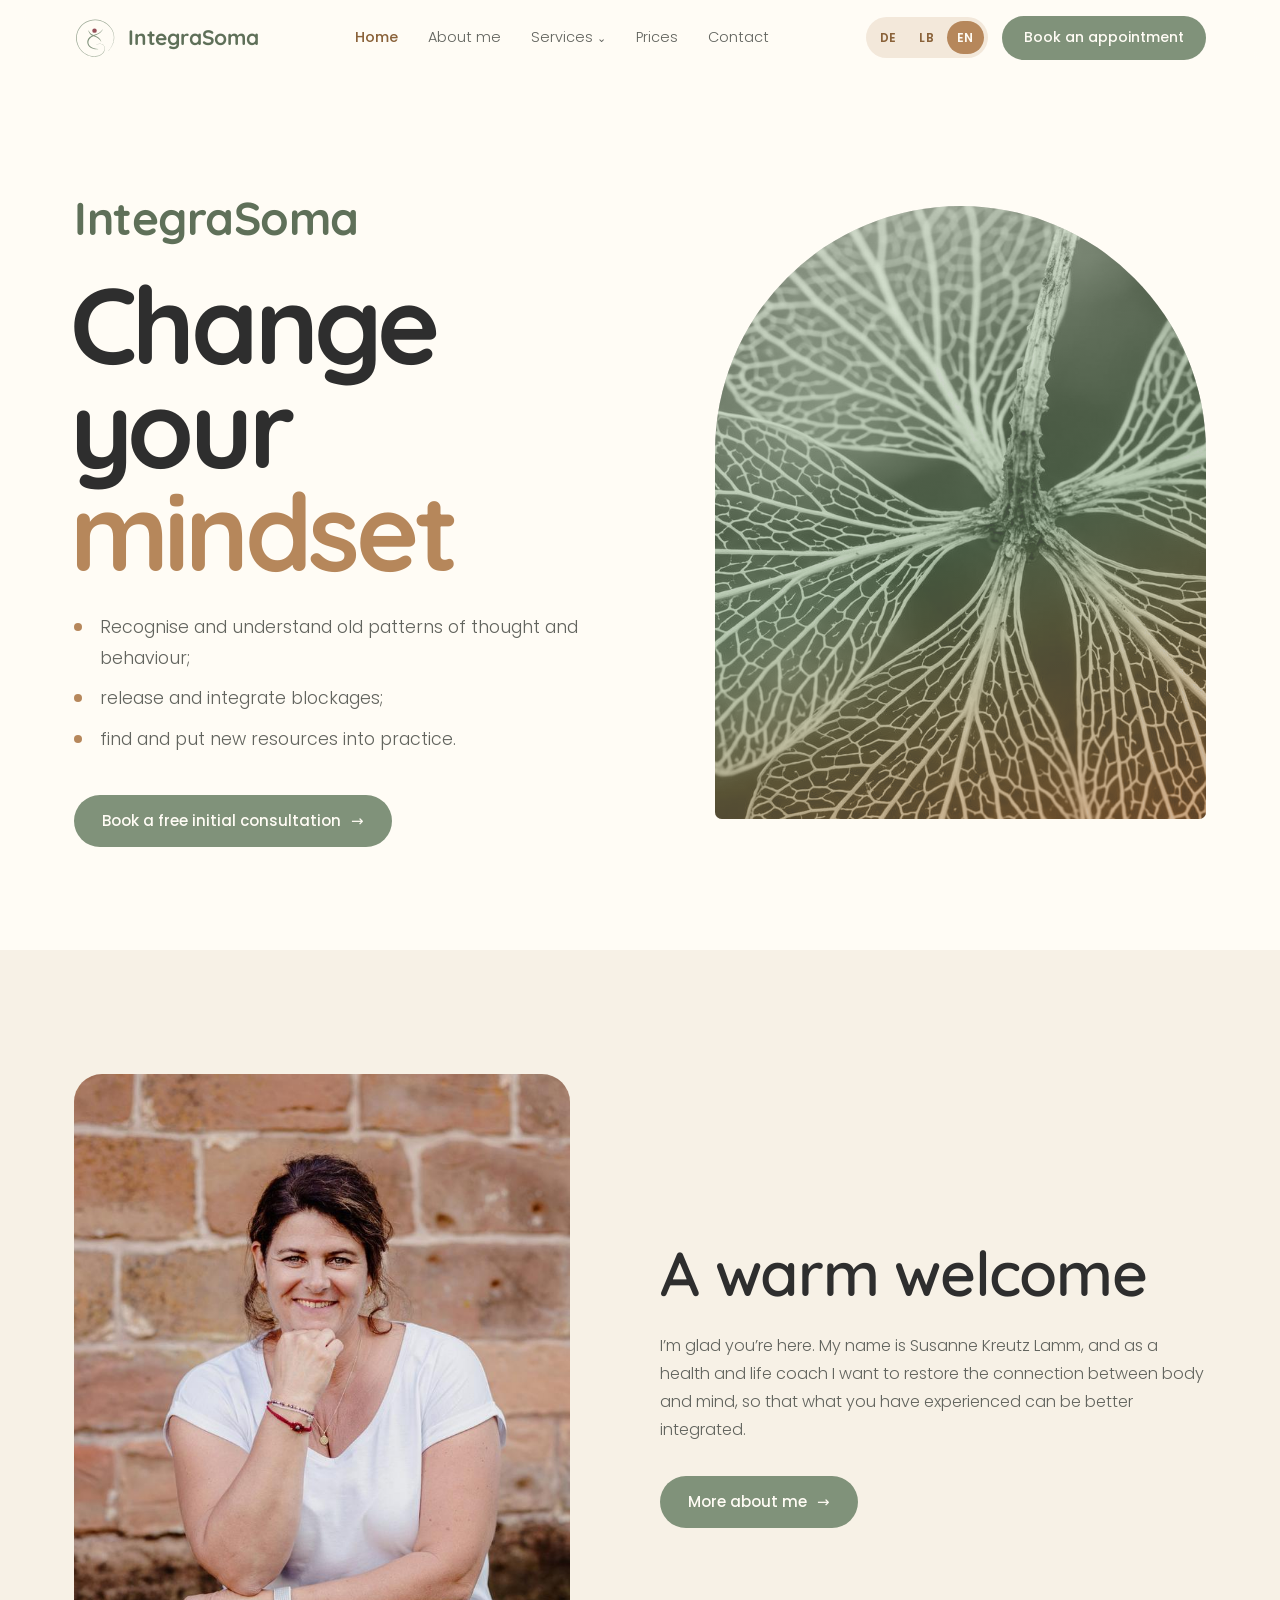
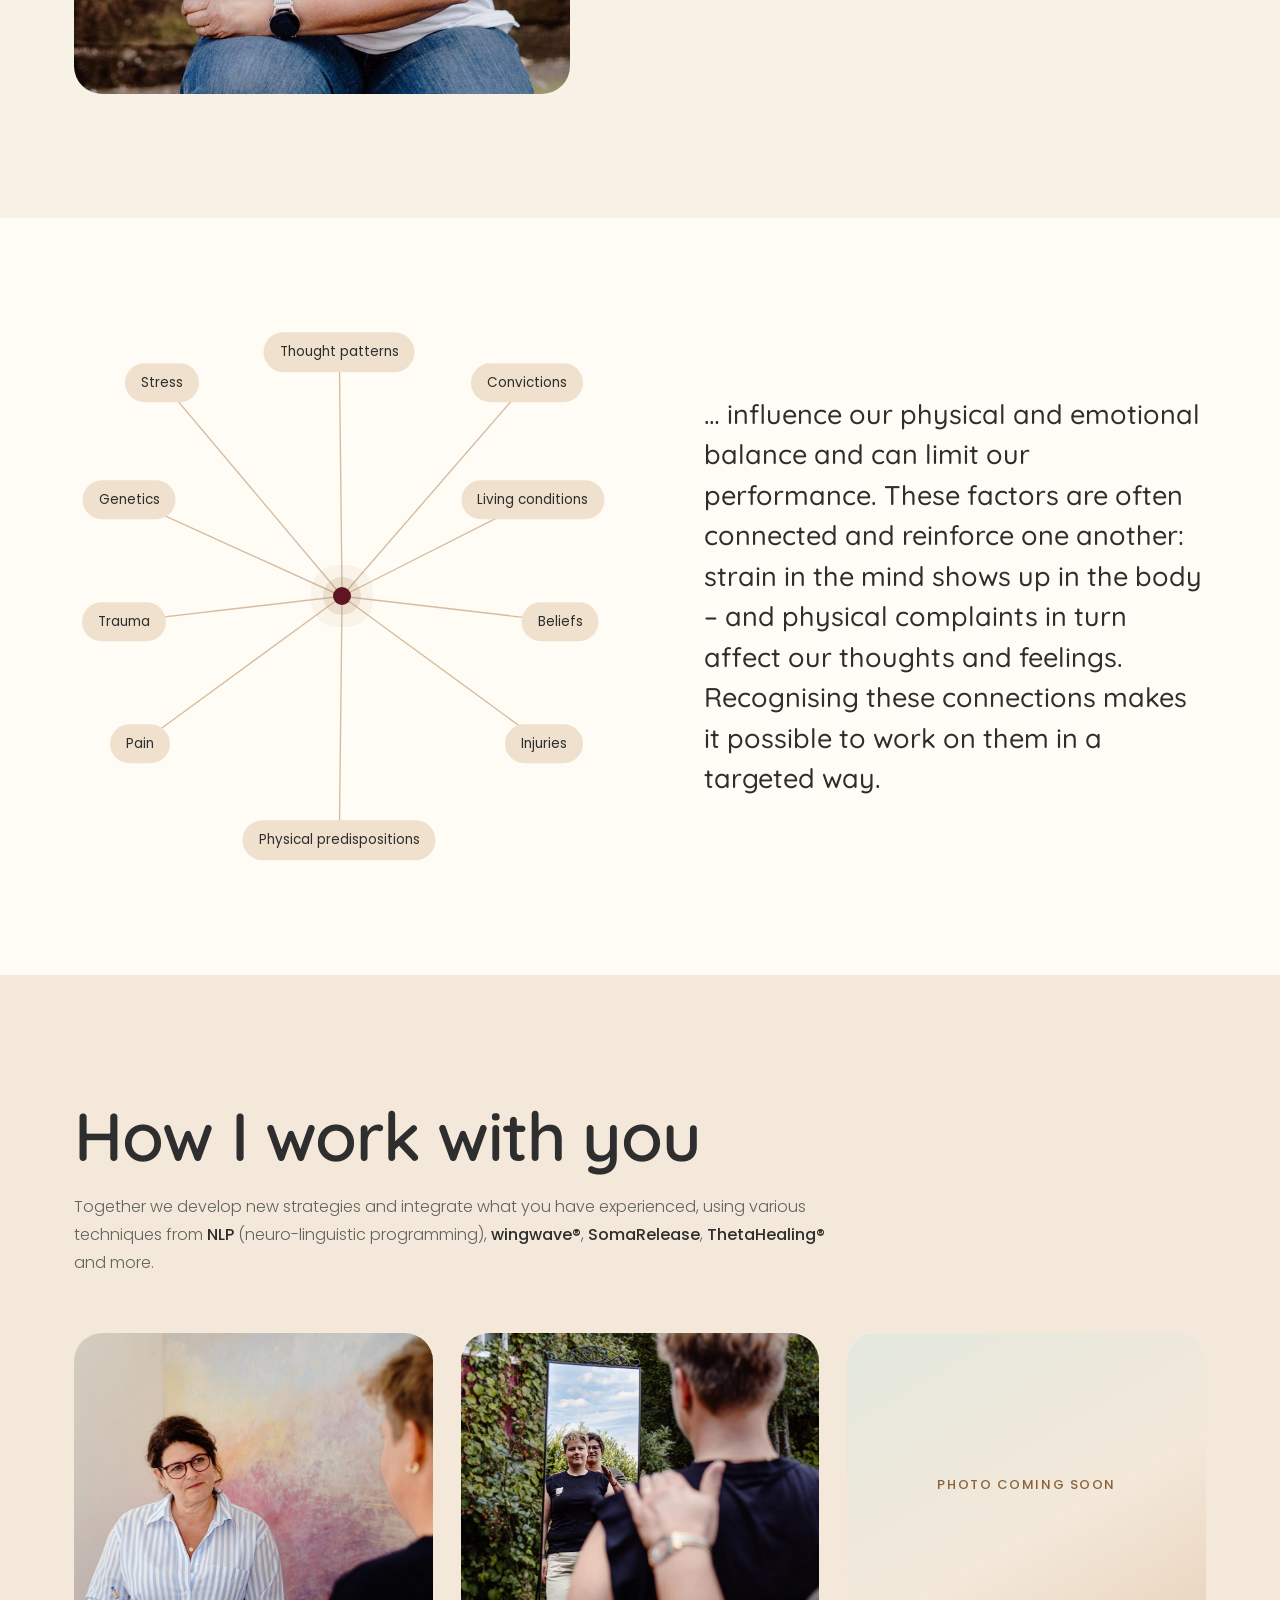
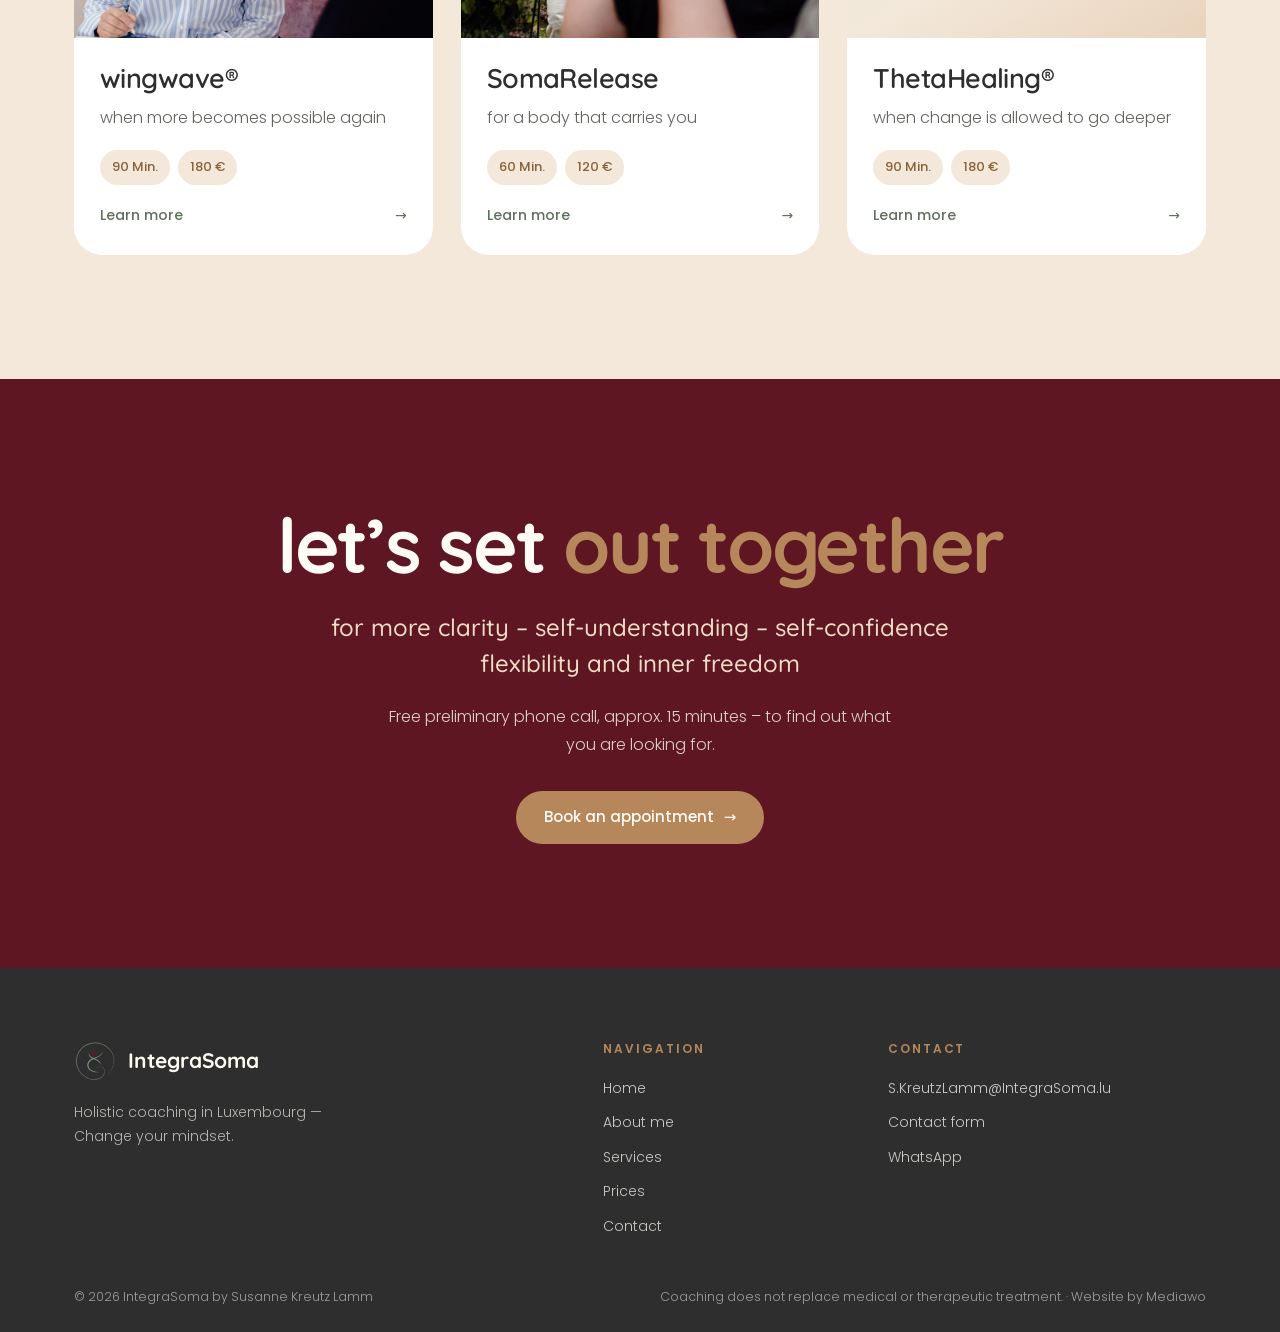
==== en/index.html @ 4c352b5e "Add files via upload" ====
<!doctype html>
<html lang="en">
<head>
<meta charset="utf-8">
<meta name="viewport" content="width=device-width, initial-scale=1, viewport-fit=cover">
<meta name="claude:viewport-fit-sides" content="cover">
<title>IntegraSoma – Change your mindset</title>
<link rel="preconnect" href="https://fonts.googleapis.com">
<link rel="preconnect" href="https://fonts.gstatic.com" crossorigin>
<link rel="stylesheet" href="https://fonts.googleapis.com/css2?family=Quicksand:wght@500;600;700&family=Poppins:wght@300;400;500;600&display=swap">
<link rel="stylesheet" href="../style.css">
</head>
<body>
<header class="site-header">
  <div class="wrap">
    <a href="index.html" class="brand"><img src="../img/icon.svg" alt=""><b>IntegraSoma</b></a>
    <nav class="nav" aria-label="Main navigation">
      <a href="index.html" class="is-active">Home</a>
      <a href="ueber-mich.html">About me</a>
      <div class="nav-item">
        <a href="angebote.html">Services<span class="caret">⌄</span></a>
        <ul class="dropdown">
          <li><a href="angebote.html#wingwave">wingwave®</a></li>
          <li><a href="angebote.html#somarelease">SomaRelease</a></li>
          <li><a href="angebote.html#thetahealing">ThetaHealing®</a></li>
        </ul>
      </div>
      <a href="preisgestaltung.html">Prices</a>
      <a href="kontakt.html">Contact</a>
    </nav>
    <div class="head-actions">
      <nav class="lang" aria-label="Choose language"><a href="../" hreflang="de" lang="de">DE</a><a href="../lb/index.html" hreflang="lb" lang="lb">LB</a><a href="index.html" hreflang="en" lang="en" class="is-active" aria-current="true">EN</a></nav>
      <a href="kontakt.html" class="btn header-cta">Book an appointment</a>
      <button class="menu-btn" type="button" aria-label="Open menu" aria-expanded="false" aria-controls="mobile-nav"><span></span><span></span><span></span></button>
    </div>
  </div>
  <div class="mobile-nav" id="mobile-nav" hidden>
    <div class="wrap">
      <a href="index.html">Home</a>
      <a href="ueber-mich.html">About me</a>
      <a href="angebote.html">Services</a>
      <div class="sub">
        <a href="angebote.html#wingwave">wingwave®</a>
        <a href="angebote.html#somarelease">SomaRelease</a>
        <a href="angebote.html#thetahealing">ThetaHealing®</a>
      </div>
      <a href="preisgestaltung.html">Prices</a>
      <a href="kontakt.html">Contact</a>
      <a href="kontakt.html" class="btn">Book an appointment</a>
    </div>
  </div>
</header>
<main>
<section class="hero">
  <div class="wrap">
    <div>
      <span class="kicker">IntegraSoma</span>
      <h1>Change your<br><em>mindset</em></h1>
      <ul class="lines">
        <li>Recognise and understand old patterns of thought and behaviour;</li>
        <li>release and integrate blockages;</li>
        <li>find and put new resources into practice.</li>
      </ul>
      <div class="actions"><a href="kontakt.html" class="btn">Book a free initial consultation <span class="arr" aria-hidden="true">→</span></a></div>
    </div>
    <div class="hero-art">
      <div class="photo gradient" aria-hidden="true"><img src="../img/hero.jpg" alt=""></div>
    </div>
  </div>
</section>

<section class="split soft" id="willkommen">
  <div class="wrap">
    <div class="media"><img src="../img/susanne-portrait.jpg" alt="Susanne Kreutz Lamm" style="object-position:50% 30%"></div>
    <div class="body">
      <h2>A warm welcome</h2>
      <p>I’m glad you’re here. My name is Susanne Kreutz Lamm, and as a health and life coach I want to restore the connection between body and mind, so that what you have experienced can be better integrated.</p>
      <a href="ueber-mich.html" class="btn">More about me <span class="arr" aria-hidden="true">→</span></a>
    </div>
  </div>
</section>


<section class="factors" id="einfluss">
  <div class="wrap">
    <div class="constellation" aria-label="Influencing factors">
      <svg viewBox="0 0 100 92" preserveAspectRatio="none" aria-hidden="true"><line pathLength="1" x1="16" y1="7.36" x2="48.5" y2="46"/><line pathLength="1" x1="48" y1="1.84" x2="48.5" y2="46"/><line pathLength="1" x1="82" y1="7.36" x2="48.5" y2="46"/><line pathLength="1" x1="83" y1="28.52" x2="48.5" y2="46"/><line pathLength="1" x1="88" y1="50.6" x2="48.5" y2="46"/><line pathLength="1" x1="85" y1="72.68" x2="48.5" y2="46"/><line pathLength="1" x1="48" y1="90.16000000000001" x2="48.5" y2="46"/><line pathLength="1" x1="12" y1="72.68" x2="48.5" y2="46"/><line pathLength="1" x1="9" y1="50.6" x2="48.5" y2="46"/><line pathLength="1" x1="10" y1="28.52" x2="48.5" y2="46"/></svg>
      <span class="core" aria-hidden="true"></span>
      <span class="chip" style="--x:16%;--y:8%;--d:0.0s;--t:6.0s">Stress</span><span class="chip" style="--x:48%;--y:2%;--d:-0.9s;--t:7.3s">Thought patterns</span><span class="chip" style="--x:82%;--y:8%;--d:-1.8s;--t:8.6s">Convictions</span><span class="chip" style="--x:83%;--y:31%;--d:-2.7s;--t:9.9s">Living conditions</span><span class="chip" style="--x:88%;--y:55%;--d:-3.6s;--t:6.0s">Beliefs</span><span class="chip" style="--x:85%;--y:79%;--d:-4.5s;--t:7.3s">Injuries</span><span class="chip" style="--x:48%;--y:98%;--d:-5.4s;--t:8.6s">Physical predispositions</span><span class="chip" style="--x:12%;--y:79%;--d:-6.3s;--t:9.9s">Pain</span><span class="chip" style="--x:9%;--y:55%;--d:-7.2s;--t:6.0s">Trauma</span><span class="chip" style="--x:10%;--y:31%;--d:-8.1s;--t:7.3s">Genetics</span>
    </div>
    <p class="lead">… influence our physical and emotional balance and can limit our performance. These factors are often connected and reinforce one another: strain in the mind shows up in the body – and physical complaints in turn affect our thoughts and feelings. Recognising these connections makes it possible to work on them in a targeted way.</p>
  </div>
</section>

<section class="goldsoft" id="angebote">
  <div class="wrap">
    <div class="offers-intro">
      <div><h2>How I work with you</h2></div>
      <p>Together we develop new strategies and integrate what you have experienced, using various techniques from <strong>NLP</strong> (neuro-linguistic programming), <strong>wingwave®</strong>, <strong>SomaRelease</strong>, <strong>ThetaHealing®</strong> and more.</p>
    </div>
    <div class="cards">
      <a class="card" href="angebote.html#wingwave">
        <div class="img"><img src="../img/wingwave.jpg" alt="" loading="lazy" style="object-position:50% 22%"></div>
        <div class="content">
          <h3>wingwave®</h3>
          <p class="tag">when more becomes possible again</p>
          <div class="meta"><span class="pill">90 Min.</span><span class="pill">180 €</span></div>
          <span class="more">Learn more <span aria-hidden="true">→</span></span>
        </div>
      </a>
      <a class="card" href="angebote.html#somarelease">
        <div class="img"><img src="../img/somarelease.jpg" alt="" loading="lazy" style="object-position:38% 50%"></div>
        <div class="content">
          <h3>SomaRelease</h3>
          <p class="tag">for a body that carries you</p>
          <div class="meta"><span class="pill">60 Min.</span><span class="pill">120 €</span></div>
          <span class="more">Learn more <span aria-hidden="true">→</span></span>
        </div>
      </a>
      <a class="card" href="angebote.html#thetahealing">
        <div class="img"><div class="ph">Photo coming soon</div></div>
        <div class="content">
          <h3>ThetaHealing®</h3>
          <p class="tag">when change is allowed to go deeper</p>
          <div class="meta"><span class="pill">90 Min.</span><span class="pill">180 €</span></div>
          <span class="more">Learn more <span aria-hidden="true">→</span></span>
        </div>
      </a>
    </div>
  </div>
</section>
<section class="cta">
  <div class="wrap">
    <h2>let’s set <em>out together</em></h2>
    <p class="big">for more clarity – self-understanding – self-confidence<br>flexibility and inner freedom</p>
    <p class="small">Free preliminary phone call, approx. 15 minutes – to find out what you are looking for.</p>
    <a href="kontakt.html" class="btn">Book an appointment <span class="arr" aria-hidden="true">→</span></a>
  </div>
</section>
</main>
<footer class="site-footer">
  <div class="wrap">
    <div class="top">
      <div>
        <a href="index.html" class="brand"><img src="../img/icon.svg" alt=""><b>IntegraSoma</b></a>
        <p>Holistic coaching in Luxembourg — Change your mindset.</p>
      </div>
      <div>
        <h4>Navigation</h4>
        <ul>
          <li><a href="index.html">Home</a></li>
          <li><a href="ueber-mich.html">About me</a></li>
          <li><a href="angebote.html">Services</a></li>
          <li><a href="preisgestaltung.html">Prices</a></li>
          <li><a href="kontakt.html">Contact</a></li>
        </ul>
      </div>
      <div>
        <h4>Contact</h4>
        <ul>
          <li><a href="mailto:S.KreutzLamm@IntegraSoma.lu">S.KreutzLamm@IntegraSoma.lu</a></li>
          <li><a href="kontakt.html">Contact form</a></li>
          <li><a href="https://wa.me/352621642123" target="_blank" rel="noopener">WhatsApp</a></li>
        </ul>
      </div>
    </div>
    <div class="bottom">
      <span>© 2026 IntegraSoma by Susanne Kreutz Lamm</span>
      <span>Coaching does not replace medical or therapeutic treatment. · Website by Mediawo</span>
    </div>
  </div>
</footer>
<script src="../main.js"></script>
</body>
</html>
---- style.css ----
/* IntegraSoma – helles, ruhiges Design: Creme-Grund, Salbeigrün, Goldbraun als warmer Akzent, Weinrot sparsam */
:root {
  --sage: #80927A;
  --sage-deep: #5F7059;
  --sage-soft: #E3E8DE;
  --gold: #B6875B;
  --gold-deep: #8A6239;
  --gold-soft: #F3E8DA;
  --wine: #5D1622;
  --cream: #FFFCF5;
  --charcoal: #2E2E2E;

  --bg: var(--cream);
  --bg-soft: #F7F1E6;
  --card: #FFFFFF;
  --fg: var(--charcoal);
  --muted: #62645E;
  --line: #E8E0D2;

  --f-display: "Quicksand", "Nunito", system-ui, sans-serif;
  --f-body: "Poppins", system-ui, -apple-system, "Segoe UI", sans-serif;

  --maxw: 1180px;
  --r-lg: 28px;
  --r-md: 18px;
  --shadow: 0 24px 50px -32px rgba(138, 98, 57, .45);
  color-scheme: light;
}

* { box-sizing: border-box; }
html { scroll-behavior: smooth; }
@media (prefers-reduced-motion: reduce) { html { scroll-behavior: auto; } *, *::before { animation: none !important; transition: none !important; } }
body {
  margin: 0; background: var(--bg); color: var(--fg);
  font-family: var(--f-body); font-size: 16px; font-weight: 300; line-height: 1.75;
  -webkit-font-smoothing: antialiased;
}
img { max-width: 100%; display: block; }
.wrap {
  max-width: var(--maxw); margin: 0 auto;
  padding-left: max(24px, env(safe-area-inset-left, 0px));
  padding-right: max(24px, env(safe-area-inset-right, 0px));
}
h1, h2, h3, h4 { font-family: var(--f-display); font-weight: 600; line-height: 1.1; margin: 0; text-wrap: balance; letter-spacing: -0.02em; }
h1 em, h2 em { font-style: normal; color: var(--gold); }
p { margin: 0; }
strong { font-weight: 500; }
a { color: inherit; }
.eyebrow { display: inline-flex; align-items: center; gap: 12px; font-size: 12.5px; letter-spacing: .16em; text-transform: uppercase; color: var(--gold-deep); font-weight: 600; }
.eyebrow::before { content: ""; width: 28px; height: 1px; background: var(--gold); }

.btn {
  display: inline-flex; align-items: center; gap: 10px;
  background: var(--sage); color: var(--cream);
  font: 500 15px/1 var(--f-body); text-decoration: none;
  padding: 17px 28px; border-radius: 999px; border: 0; cursor: pointer;
  transition: transform .25s ease, background .25s ease, color .25s ease;
}
.btn:hover { transform: translateY(-2px); background: var(--sage-deep); }
.btn .arr { transition: transform .25s ease; }
.btn:hover .arr { transform: translateX(4px); }
.btn-gold { background: var(--gold); }
.btn-gold:hover { background: var(--gold-deep); }
.btn-ghost { background: transparent; color: var(--fg); border: 1px solid var(--gold); }
.btn-ghost:hover { background: var(--gold-soft); }
:focus-visible { outline: 2px solid var(--gold); outline-offset: 3px; }

/* ---------- Header ---------- */
body::before { content: ""; position: fixed; inset: 0 0 auto; height: env(safe-area-inset-top, 0px); z-index: 30; background: var(--bg); }
.site-header { position: sticky; top: env(safe-area-inset-top, 0px); z-index: 20; background: color-mix(in srgb, var(--bg) 90%, transparent); backdrop-filter: blur(12px); border-bottom: 1px solid var(--line); }
.site-header .wrap { display: flex; align-items: center; justify-content: space-between; gap: 24px; padding-block: 16px; }
.brand { display: flex; align-items: center; gap: 12px; text-decoration: none; }
.brand img { width: 42px; height: 42px; }
.brand b { font-family: var(--f-display); font-weight: 700; font-size: 21px; color: var(--sage-deep); letter-spacing: -0.01em; }
.nav { display: flex; align-items: center; gap: 30px; font-size: 14.5px; }
.nav > a, .nav-item > a { text-decoration: none; color: var(--muted); padding-block: 8px; border-bottom: 1px solid transparent; transition: color .2s, border-color .2s; }
.nav > a:hover, .nav-item > a:hover { color: var(--fg); }
.nav a.is-active { color: var(--gold-deep); border-bottom-color: var(--gold); }
.nav-item { position: relative; }
.caret { font-size: 11px; margin-left: 4px; }
.dropdown { position: absolute; top: 100%; left: -18px; min-width: 210px; list-style: none; margin: 0; padding: 10px; background: var(--card); border: 1px solid var(--line); border-radius: var(--r-md); box-shadow: var(--shadow); opacity: 0; visibility: hidden; transform: translateY(6px); transition: .2s ease; }
.nav-item:hover .dropdown, .nav-item:focus-within .dropdown { opacity: 1; visibility: visible; transform: none; }
.dropdown a { display: block; padding: 9px 14px; border-radius: 10px; text-decoration: none; color: var(--fg); }
.dropdown a:hover { background: var(--gold-soft); }
.header-cta { padding: 13px 22px; font-size: 14px; }
.menu-btn { display: none; width: 44px; height: 44px; border-radius: 50%; border: 1px solid var(--line); background: var(--card); cursor: pointer; align-items: center; justify-content: center; flex-direction: column; gap: 4px; }
.menu-btn span { width: 18px; height: 1.5px; background: var(--fg); transition: .25s; }
.menu-btn[aria-expanded="true"] span:nth-child(1) { transform: translateY(5.5px) rotate(45deg); }
.menu-btn[aria-expanded="true"] span:nth-child(2) { opacity: 0; }
.menu-btn[aria-expanded="true"] span:nth-child(3) { transform: translateY(-5.5px) rotate(-45deg); }
.mobile-nav { border-top: 1px solid var(--line); }
.mobile-nav .wrap { display: grid; gap: 4px; padding-block: 16px 24px; }
.mobile-nav a { text-decoration: none; padding: 10px 0; font-size: 17px; }
.mobile-nav .sub { display: grid; padding-left: 16px; border-left: 1px solid var(--gold); margin-left: 2px; }
.mobile-nav .sub a { font-size: 15px; color: var(--muted); padding: 6px 0; }
.mobile-nav .btn { justify-self: start; margin-top: 12px; }
@media (max-width: 960px) {
  .nav, .header-cta { display: none; }
  .menu-btn { display: inline-flex; }
}

/* ---------- Sections ---------- */
section { padding-block: clamp(72px, 10vw, 124px); }
.sec-head { display: grid; gap: 18px; margin-bottom: 56px; max-width: 760px; }
.sec-head.center { margin-inline: auto; text-align: center; justify-items: center; }
.sec-head h2 { font-size: clamp(36px, 5vw, 60px); }
.sec-head p { color: var(--muted); max-width: 60ch; }
.soft { background: var(--bg-soft); }
.goldsoft { background: var(--gold-soft); }

/* ---------- Hero (Start) ---------- */
.hero { padding-block: clamp(56px, 8vw, 104px); overflow: hidden; }
.hero .wrap { display: grid; grid-template-columns: 1.15fr 1fr; gap: clamp(40px, 6vw, 80px); align-items: center; }
.kicker { display: block; font-family: var(--f-display); font-weight: 700; font-size: clamp(20px, 2vw, 26px); letter-spacing: -0.01em; color: var(--gold-deep); }
.hero h1 { font-size: clamp(54px, 8.4vw, 118px); line-height: .96; font-weight: 700; letter-spacing: -0.04em; margin-top: 14px; margin-left: -0.04em; }
.hero .lines { margin-top: 30px; display: grid; gap: 10px; list-style: none; padding: 0; }
.hero .lines li { display: grid; grid-template-columns: 10px 1fr; gap: 16px; align-items: baseline; font-size: 17.5px; color: var(--muted); }
.hero .lines li::before { content: ""; width: 8px; height: 8px; border-radius: 50%; background: var(--gold); transform: translateY(-2px); }
.hero .actions { margin-top: 40px; display: flex; flex-wrap: wrap; gap: 16px; }
.hero-art { position: relative; aspect-ratio: 4 / 5; max-width: 100%; }
.hero-art .photo { position: absolute; inset: 0; border-radius: 999px 999px var(--r-lg) var(--r-lg); overflow: hidden; background: var(--sage-soft); }
.hero-art .photo img { width: 100%; height: 100%; object-fit: cover; object-position: 47% 35%; }
@media (max-width: 860px) {
  .hero .wrap { grid-template-columns: 1fr; }
  .hero-art { max-width: 400px; width: 100%; justify-self: center; }
}

/* ---------- Page hero (Unterseiten) ---------- */
.page-hero { padding-block: clamp(64px, 9vw, 112px) clamp(48px, 6vw, 72px); background: linear-gradient(180deg, var(--gold-soft), var(--bg)); }
.page-hero .wrap { display: grid; gap: 22px; }
.page-hero h1 { font-size: clamp(46px, 7vw, 92px); font-weight: 700; letter-spacing: -0.035em; line-height: 1; }
.page-hero p { font-size: 18px; color: var(--muted); max-width: 62ch; }
.page-hero p strong { color: var(--fg); }

/* ---------- Einflussfaktoren ---------- */
.factors .wrap { display: grid; grid-template-columns: 1.1fr 1fr; gap: clamp(40px, 6vw, 88px); align-items: center; }
.constellation { position: relative; aspect-ratio: 1 / .92; max-width: 100%; }
.constellation svg { position: absolute; inset: 0; width: 100%; height: 100%; }
.constellation line { stroke: var(--gold); stroke-width: .25; opacity: .55; }
.constellation .core { position: absolute; left: 48.5%; top: 50%; width: 18px; height: 18px; border-radius: 50%; background: var(--wine); transform: translate(-50%, -50%); box-shadow: 0 0 0 10px rgba(182,135,91,.18), 0 0 0 22px rgba(182,135,91,.08); }
.chip { display: inline-block; padding: 8px 16px; border-radius: 999px; background: var(--card); border: 1px solid var(--line); font-size: 13.5px; font-weight: 400; color: var(--fg); white-space: nowrap; box-shadow: 0 10px 24px -18px rgba(138,98,57,.6); }
.constellation .chip { position: absolute; left: var(--x); top: var(--y); transform: translate(-50%, -50%); animation: float var(--t) ease-in-out var(--d) infinite alternate; }
.constellation .chip:nth-child(odd) { background: var(--gold-soft); border-color: transparent; }
@keyframes float { from { translate: 0 -4px; } to { translate: 0 5px; } }
.factors .lead { font-family: var(--f-display); font-weight: 500; font-size: clamp(21px, 2.2vw, 27px); line-height: 1.5; color: var(--fg); }
@media (max-width: 900px) {
  .factors .wrap { grid-template-columns: 1fr; }
  .constellation { aspect-ratio: auto; display: flex; flex-wrap: wrap; gap: 10px; justify-content: center; }
  .constellation svg, .constellation .core { display: none; }
  .constellation .chip { position: static; transform: none; animation: none; }
}

/* ---------- Split (Bild + Text) ---------- */
.split .wrap { display: grid; grid-template-columns: 1fr 1.1fr; gap: clamp(40px, 7vw, 96px); align-items: center; }
.split.reverse .wrap { grid-template-columns: 1.1fr 1fr; }
.split.reverse .media { order: 2; }
.media { position: relative; max-width: 100%; isolation: isolate; }
.media img, .media .ph { width: 100%; aspect-ratio: 4 / 5; object-fit: cover; border-radius: var(--r-lg); }
.split .body { display: grid; gap: 18px; min-width: 0; }
.split h2 { font-size: clamp(38px, 5vw, 62px); margin-bottom: 6px; }
.split .body > p { color: var(--muted); max-width: 58ch; }
.split .body > p strong { color: var(--fg); }
.split .body .btn { justify-self: start; margin-top: 14px; }
.ph { display: grid; place-items: center; background: linear-gradient(150deg, var(--sage-soft), var(--gold-soft) 60%, #E9D3BC); color: var(--gold-deep); font-size: 13px; letter-spacing: .12em; text-transform: uppercase; font-weight: 500; text-align: center; padding: 24px; }
@media (max-width: 860px) {
  .split .wrap, .split.reverse .wrap { grid-template-columns: 1fr; }
  .split.reverse .media { order: 0; }
  .media { max-width: 440px; }
}

/* ---------- Angebots-Widgets ---------- */
.offers-intro { display: grid; grid-template-columns: 1fr 1fr; gap: 40px; align-items: end; margin-bottom: 56px; }
.offers-intro h2 { font-size: clamp(40px, 5.5vw, 68px); margin-top: 16px; }
.offers-intro p { color: var(--muted); }
.offers-intro p strong { color: var(--fg); }
@media (max-width: 760px) { .offers-intro { grid-template-columns: 1fr; gap: 20px; } }
.cards { display: grid; grid-template-columns: repeat(3, 1fr); gap: 28px; }
.card { display: flex; flex-direction: column; background: var(--card); border-radius: var(--r-lg); overflow: hidden; text-decoration: none; border: 1px solid var(--line); transition: transform .35s ease, box-shadow .35s ease; min-width: 0; }
.card:hover { transform: translateY(-6px); box-shadow: var(--shadow); }
.card .img { aspect-ratio: 4 / 3.4; overflow: hidden; position: relative; }
.card .img img, .card .img .ph { width: 100%; height: 100%; object-fit: cover; transition: transform .6s ease; }
.card:hover .img img { transform: scale(1.04); }
.card .num { position: absolute; top: 16px; left: 16px; background: var(--cream); color: var(--gold-deep); font: 600 12px var(--f-body); letter-spacing: .1em; padding: 6px 12px; border-radius: 999px; }
.card .content { padding: 26px 26px 28px; display: flex; flex-direction: column; gap: 10px; flex: 1; }
.card h3 { font-size: 27px; }
.card .tag { color: var(--muted); }
.card .meta { display: flex; flex-wrap: wrap; gap: 8px; margin-top: 8px; }
.pill { display: inline-flex; align-items: center; gap: 6px; padding: 6px 12px; border-radius: 999px; background: var(--gold-soft); color: var(--gold-deep); font-size: 13px; font-weight: 500; font-variant-numeric: tabular-nums; }
.pill.sage { background: var(--sage-soft); color: var(--sage-deep); }
.card .more { margin-top: auto; padding-top: 18px; border-top: 1px solid var(--line); font-size: 14px; font-weight: 500; color: var(--sage-deep); display: flex; justify-content: space-between; }
.card .more span { transition: transform .25s; }
.card:hover .more span { transform: translateX(4px); }
@media (max-width: 960px) { .cards { grid-template-columns: 1fr 1fr; } }
@media (max-width: 620px) { .cards { grid-template-columns: 1fr; } }

/* ---------- Angebot-Detail ---------- */
.detail .wrap { display: grid; grid-template-columns: 1fr 1.15fr; gap: clamp(40px, 6vw, 88px); align-items: start; }
.detail.flip .wrap { grid-template-columns: 1.15fr 1fr; }
.detail.flip .media { order: 2; }
.detail .media { position: sticky; top: 110px; }
.detail .body { display: grid; gap: 18px; min-width: 0; }
.detail h2 { font-size: clamp(42px, 5.5vw, 70px); font-weight: 700; letter-spacing: -0.03em; }
.detail .tagline { font-family: var(--f-display); font-weight: 600; font-size: 21px; line-height: 1.45; color: var(--gold-deep); }
.detail .body > p { color: var(--muted); max-width: 60ch; }
.detail .body > p.quote { font-family: var(--f-display); font-weight: 600; font-size: 20px; color: var(--fg); padding-left: 20px; border-left: 2px solid var(--gold); }
.symptoms { display: flex; flex-wrap: wrap; gap: 8px; padding: 0; margin: 4px 0; list-style: none; }
.symptoms li { padding: 8px 16px; border-radius: 999px; border: 1px solid var(--gold); color: var(--fg); font-size: 14px; }
.facts { display: grid; grid-template-columns: repeat(3, 1fr); gap: 12px; margin: 10px 0 0; }
.facts div { background: var(--card); border: 1px solid var(--line); border-radius: var(--r-md); padding: 16px 18px; }
.facts dt { font-size: 12px; letter-spacing: .12em; text-transform: uppercase; color: var(--gold-deep); font-weight: 600; }
.facts dd { margin: 4px 0 0; font-family: var(--f-display); font-weight: 700; font-size: 22px; font-variant-numeric: tabular-nums; }
.note { font-size: 14px; color: var(--muted); background: var(--sage-soft); border-radius: var(--r-md); padding: 14px 18px; }
.note a { color: var(--sage-deep); font-weight: 500; }
@media (max-width: 860px) {
  .detail .wrap, .detail.flip .wrap { grid-template-columns: 1fr; }
  .detail.flip .media { order: 0; }
  .detail .media { position: static; max-width: 440px; }
}
@media (max-width: 460px) { .facts { grid-template-columns: 1fr 1fr; } }

/* ---------- Preise ---------- */
.prices { display: grid; grid-template-columns: repeat(4, 1fr); gap: 20px; }
.price { background: var(--card); border: 1px solid var(--line); border-radius: var(--r-lg); padding: 30px 26px; display: flex; flex-direction: column; gap: 14px; min-width: 0; transition: transform .3s, box-shadow .3s; }
.price:hover { transform: translateY(-4px); box-shadow: var(--shadow); }
.price.feat { background: var(--gold); border-color: var(--gold); color: var(--cream); }
.price h3 { font-size: 24px; }
.price h3 a { text-decoration: none; }
.price h3 a:hover { color: var(--gold-deep); }
.price .amount { font-family: var(--f-display); font-weight: 700; font-size: 46px; line-height: 1; letter-spacing: -0.03em; font-variant-numeric: tabular-nums; }
.price .amount small { font-size: 16px; font-weight: 600; letter-spacing: 0; opacity: .7; margin-left: 4px; }
.price p { font-size: 14.5px; color: var(--muted); }
.price.feat p { color: rgba(255,252,245,.88); }
.price .langs { margin-top: auto; padding-top: 14px; border-top: 1px solid var(--line); font-size: 13px; color: var(--muted); }
.price.feat .langs { border-color: rgba(255,252,245,.3); color: rgba(255,252,245,.88); }
.price-note { margin-top: 28px; font-size: 14px; color: var(--muted); text-align: center; }
@media (max-width: 1000px) { .prices { grid-template-columns: 1fr 1fr; } }
@media (max-width: 560px) { .prices { grid-template-columns: 1fr; } }

/* ---------- Kontakt ---------- */
.contact .wrap { display: grid; grid-template-columns: 1fr 1.15fr; gap: clamp(40px, 6vw, 80px); align-items: start; }
.contact h2 { font-size: clamp(34px, 4vw, 48px); margin-bottom: 24px; }
.ways { display: grid; gap: 14px; }
.way { display: grid; grid-template-columns: 52px 1fr; gap: 18px; align-items: center; padding: 18px 20px; background: var(--card); border: 1px solid var(--line); border-radius: var(--r-md); text-decoration: none; transition: border-color .25s, transform .25s; min-width: 0; }
.way:hover { border-color: var(--gold); transform: translateX(4px); }
.way .ico { width: 52px; height: 52px; border-radius: 50%; background: var(--gold-soft); color: var(--gold-deep); display: grid; place-items: center; }
.way strong { display: block; font-size: 12px; letter-spacing: .12em; text-transform: uppercase; color: var(--gold-deep); font-weight: 600; }
.way span { overflow-wrap: anywhere; user-select: text; }
.form { background: var(--card); border: 1px solid var(--line); border-radius: var(--r-lg); padding: clamp(24px, 4vw, 40px); display: grid; gap: 20px; }
.form label { display: grid; gap: 8px; font-size: 13.5px; color: var(--muted); }
.form input, .form textarea { font: inherit; font-weight: 400; color: var(--fg); background: var(--bg); border: 1px solid var(--line); border-radius: 12px; padding: 13px 16px; width: 100%; transition: border-color .2s; }
.form input:focus, .form textarea:focus { border-color: var(--gold); outline: none; }
.form textarea { resize: vertical; min-height: 140px; }
.form .btn { justify-self: start; }
.form .status { font-size: 14px; color: var(--sage-deep); }
@media (max-width: 860px) { .contact .wrap { grid-template-columns: 1fr; } }

.location .wrap { display: grid; grid-template-columns: 1fr 1fr; gap: clamp(40px, 6vw, 80px); align-items: center; }
.map { position: relative; background: var(--card); border: 1px solid var(--line); border-radius: var(--r-lg); padding: 28px; }
.map svg { width: 100%; height: auto; max-height: 460px; display: block; margin: 0 auto; }
.map .country { fill: var(--sage-soft); stroke: var(--sage); stroke-width: 1.5; }
.map .glow { fill: var(--gold); opacity: .18; animation: pulse 3s ease-in-out infinite; transform-box: fill-box; transform-origin: center; }
.map .ring { fill: none; stroke: var(--gold); stroke-width: 2; }
.map .dot { fill: var(--wine); }
.map .lbl-line { stroke: var(--gold); stroke-width: 1.5; }
.map .lbl { font: 600 15px var(--f-body); letter-spacing: .14em; fill: var(--charcoal); }
@keyframes pulse { 50% { transform: scale(1.25); opacity: .08; } }
.map-meta { display: flex; justify-content: space-between; flex-wrap: wrap; gap: 8px; margin-top: 14px; font-size: 12.5px; color: var(--muted); font-variant-numeric: tabular-nums; }
.location .info { display: grid; gap: 18px; }
.location h2 { font-size: clamp(38px, 5vw, 60px); }
.location address { font-style: normal; font-size: 18px; line-height: 1.7; }
.location .credit { font-size: 12.5px; color: var(--muted); }
@media (max-width: 860px) { .location .wrap { grid-template-columns: 1fr; } }

/* ---------- Platzhalter-Box ---------- */
.placeholder { border: 1px dashed var(--gold); border-radius: var(--r-lg); padding: 36px; color: var(--muted); background: var(--card); text-align: center; }

/* ---------- CTA ---------- */
.cta { background: var(--wine); color: var(--cream); text-align: center; position: relative; overflow: hidden; }
.cta .wrap { display: grid; justify-items: center; gap: 22px; position: relative; }
.cta h2 { font-size: clamp(40px, 6vw, 76px); font-weight: 700; letter-spacing: -0.03em; }
.cta h2 em { color: var(--gold); }
.cta .big { font-family: var(--f-display); font-weight: 500; font-size: clamp(19px, 2vw, 24px); line-height: 1.5; color: #F1DCC5; }
.cta .small { opacity: .8; max-width: 52ch; }
.cta .btn { background: var(--gold); color: var(--cream); margin-top: 10px; }
.cta .btn:hover { background: var(--cream); color: var(--wine); }

/* ---------- Footer ---------- */
.site-footer { background: var(--charcoal); color: var(--cream); }
.site-footer .top { display: grid; grid-template-columns: 2fr 1fr 1.3fr; gap: 40px; padding-block: 72px 56px; }
.site-footer .brand b { color: var(--cream); }
.site-footer p { color: rgba(255,252,245,.65); font-size: 14px; margin-top: 18px; max-width: 34ch; }
.site-footer h4 { margin: 0 0 18px; font: 600 12px var(--f-body); letter-spacing: .16em; text-transform: uppercase; color: var(--gold); }
.site-footer ul { list-style: none; margin: 0; padding: 0; display: grid; gap: 10px; font-size: 14px; }
.site-footer a { color: rgba(255,252,245,.75); text-decoration: none; overflow-wrap: anywhere; }
.site-footer a:hover { color: var(--gold); }
.site-footer .bottom { display: flex; flex-wrap: wrap; justify-content: space-between; gap: 12px; padding-block: 24px; border-top: 1px solid rgba(255,252,245,.12); font-size: 12.5px; color: rgba(255,252,245,.55); }
@media (max-width: 760px) { .site-footer .top { grid-template-columns: 1fr 1fr; } .site-footer .top > :first-child { grid-column: 1 / -1; } }
@media (max-width: 420px) { .site-footer .top { grid-template-columns: 1fr; } }

/* ---------- Keine Outlines: Flächen statt Konturen ---------- */
.site-header { border-bottom: 0; }
.nav > a, .nav-item > a { border-bottom: 0; }
.nav a.is-active { color: var(--gold-deep); font-weight: 500; }
.dropdown { border: 0; }
.menu-btn { border: 0; background: var(--gold-soft); }
.mobile-nav { border-top: 0; }
.mobile-nav .sub { border-left: 0; padding-left: 14px; }
.btn-ghost { border: 0; background: var(--gold-soft); }
.chip { border: 0; }
.card { border: 0; }
.card .more { border-top: 0; padding-top: 8px; }
.symptoms li { border: 0; background: var(--gold-soft); color: var(--gold-deep); }
.facts div { border: 0; background: var(--gold-soft); }
.detail.flip .facts div { background: var(--card); }
.detail .body > p.quote { border-left: 0; padding-left: 0; color: var(--gold-deep); }
.price { border: 0; }
.price .langs { border-top: 0; padding-top: 4px; }
.way { border: 0; }
.way:hover { background: var(--gold-soft); }
.form { border: 0; }
.form input, .form textarea { border: 0; background: var(--bg-soft); }
.form input:focus, .form textarea:focus { background: var(--gold-soft); }
.map { border: 0; }
.map .country { stroke: none; }
.map .ring { stroke: none; fill: var(--gold); opacity: .35; }
.placeholder { border: 0; background: var(--card); }
.site-footer .bottom { border-top: 0; padding-top: 8px; }
.site-footer .top { padding-bottom: 40px; }
.chip, .constellation .chip:nth-child(odd) { background: #EFE1CE; color: var(--fg); box-shadow: none; }
.hero-art .photo.gradient { background: linear-gradient(160deg, #C9D2C3 0%, var(--sage) 55%, #9C7650 100%); }

/* ---------- Text- und Button-Größen ---------- */
.btn { text-align: center; line-height: 1.25; max-width: 100%; }
.mobile-nav a.btn { padding: 15px 26px; font-size: 15px; color: var(--cream); }
.price .amount { font-size: clamp(32px, 3vw, 40px); overflow-wrap: anywhere; }
.price.feat .amount { font-size: clamp(28px, 2.6vw, 34px); }
.price h3 { font-size: 22px; overflow-wrap: anywhere; }
@media (max-width: 560px) {
  .btn { padding: 15px 22px; font-size: 14.5px; }
  .hero h1 { font-size: clamp(46px, 14vw, 64px); }
  .page-hero h1 { font-size: clamp(38px, 11vw, 56px); }
  .detail h2, .split h2, .sec-head h2, .offers-intro h2, .location h2 { font-size: clamp(32px, 9.5vw, 44px); }
  .cta h2 { font-size: clamp(32px, 9vw, 44px); }
  .facts dd { font-size: 18px; }
  .card h3 { font-size: 24px; }
}
.price .pill { align-self: flex-start; }
[id] { scroll-margin-top: 90px; }

/* ---------- Kontakt ohne weiße Boxen ---------- */
.ways { gap: 6px; }
.way { background: transparent; padding: 14px 0; border-radius: 0; }
.way:hover { background: transparent; transform: translateX(6px); }
.way .ico { transition: background .25s, color .25s; }
.way:hover .ico { background: var(--gold); color: var(--cream); }
.way span:last-child { font-size: 17px; font-weight: 400; }
.form { background: var(--gold-soft); }
.form input, .form textarea { background: var(--cream); }
.form input:focus, .form textarea:focus { background: var(--cream); box-shadow: 0 0 0 2px var(--gold) inset; }
.map { background: transparent; padding: 0; border-radius: 0; }
.map .country { fill: var(--sage); opacity: .28; }

/* ---------- Hero: Blattbild leicht über dem Verlauf ---------- */
.hero-art .photo.gradient img { opacity: .5; mix-blend-mode: luminosity; object-position: 40% 50%; }

/* ---------- Buzzwords: Hover ---------- */
.chip { transition: scale .3s ease, background .3s ease, box-shadow .3s ease; cursor: default; }
.chip:hover, .constellation .chip:nth-child(odd):hover { scale: 1.08; background: #F7EEE2; box-shadow: 0 12px 26px -16px rgba(138,98,57,.55); z-index: 2; }

/* ---------- Angebote: Text unter der Headline ---------- */
.offers-intro { grid-template-columns: 1fr; gap: 20px; max-width: 760px; }
.offers-intro h2 { margin-top: 0; }

/* ---------- Subheadlines der Unterseiten größer ---------- */
.page-hero p { font-size: clamp(19px, 1.9vw, 23px); line-height: 1.6; }

/* ---------- Animationen (nur mit JS aktiv, sonst alles sofort sichtbar) ---------- */
.anim [data-r="fx"] {
  transition: opacity .9s ease var(--base, 0s), transform 1s cubic-bezier(.2,.7,.2,1) var(--base, 0s), scale 1s cubic-bezier(.2,.7,.2,1) var(--base, 0s);
  transition-delay: calc(var(--base, 0s) + var(--dl, 0s));
}
.anim [data-r="fx"]:not(.is-in):not(.chip):not(.constellation) { opacity: 0; transform: translateY(28px); }
.anim .chip[data-r]:not(.is-in) { opacity: 0; scale: .6; }
.anim .hero [data-r] { --base: .45s; }

/* Headlines: Wörter steigen aus einer Maske */
.w { display: inline-block; overflow: hidden; vertical-align: top; padding-bottom: .12em; margin-bottom: -.12em; }
.w > span { display: inline-block; transition: transform 1s cubic-bezier(.2,.75,.2,1) calc(var(--wi, 0) * 75ms + var(--base, 0s)); }
.anim [data-r="words"]:not(.is-in) .w > span { transform: translateY(110%); }
.anim .hero h1 { --base: .05s; }


/* Bilder zoomen sanft heraus */
.media img { transition: scale 1.8s cubic-bezier(.2,.7,.2,1) var(--dl, 0s); }
.anim .media[data-r]:not(.is-in) img { scale: 1.1; }
.card .img img { transition: transform .6s ease, scale 1.6s cubic-bezier(.2,.7,.2,1); }
.anim .card[data-r]:not(.is-in) .img img { scale: 1.12; }

/* Linien der Einflussfaktoren zeichnen sich */
.constellation line { stroke-dasharray: 1; stroke-dashoffset: 0; transition: stroke-dashoffset 1.6s cubic-bezier(.65,0,.25,1); }
.anim .constellation[data-r]:not(.is-in) line { stroke-dashoffset: 1; }
.constellation .core { transition: scale .8s cubic-bezier(.3,1.6,.5,1) .3s; }
.anim .constellation[data-r]:not(.is-in) .core { scale: 0; }

/* Wort-Masken: seitlich Luft, damit keine Buchstaben (z. B. das r) abgeschnitten werden */
.w { padding: 0 .12em .14em; margin: 0 -.12em -.14em; }
/* Hero dezenter: Wörter blenden weich ein, ohne Maske */
.hero h1 .w { overflow: visible; }
.hero h1 .w > span { transition: transform 1.1s cubic-bezier(.2,.7,.2,1) calc(var(--wi, 0) * 90ms + var(--base, 0s)), opacity 1.1s ease calc(var(--wi, 0) * 90ms + var(--base, 0s)); }
.anim .hero h1[data-r="words"]:not(.is-in) .w > span { transform: translateY(18px); opacity: 0; }
.anim .hero [data-r="fx"]:not(.is-in) { transform: translateY(12px); }

/* ---------- Sprachumschalter ---------- */
.head-actions { display: flex; align-items: center; gap: 14px; }
.lang { display: flex; gap: 2px; padding: 4px; border-radius: 999px; background: var(--gold-soft); }
.lang a { padding: 6px 10px; border-radius: 999px; font-size: 12px; font-weight: 600; letter-spacing: .06em; text-decoration: none; color: var(--gold-deep); transition: background .2s, color .2s; }
.lang a:hover { background: rgba(182,135,91,.18); }
.lang a.is-active { background: var(--gold); color: var(--cream); }
@media (max-width: 1100px) { .nav { gap: 20px; } }
@media (max-width: 420px) { .lang a { padding: 6px 8px; } .brand b { font-size: 18px; } .brand img { width: 36px; height: 36px; } .head-actions { gap: 8px; } }

/* ---------- Änderungen nach Feedback Susanne (20.11.) ---------- */
/* Angebots-Karten: Dauer/Preis und „Mehr erfahren“ auf gleicher Höhe */
.card .meta { margin-top: auto; padding-top: 8px; }
.card .more { margin-top: 0; }
/* Hero: „IntegraSoma“ größer und in Grün wie im Header */
.kicker { color: var(--sage-deep); font-size: clamp(26px, 2.8vw, 36px); }
/* Über mich: Werdegang als Zeitleiste */
.timeline { list-style: none; margin: 0 auto; padding: 0; max-width: 860px; display: grid; gap: 0; }
.timeline li { display: grid; grid-template-columns: 170px 1fr; gap: 28px; padding: 22px 0; border-top: 1px solid rgba(182,135,91,.22); }
.timeline li:first-child { border-top: 0; }
.tl-year { font-family: var(--f-display); font-weight: 700; font-size: 20px; color: var(--gold-deep); line-height: 1.4; }
.timeline p { color: var(--muted); }
@media (max-width: 620px) { .timeline li { grid-template-columns: 1fr; gap: 6px; } }
/* FR: Hinweis zur Coaching-Sprache */
.page-hero .lang-note { font-size: 16px; color: var(--gold-deep); }

/* ---------- Runde 2 (20.11.) ---------- */
/* „IntegraSoma“ im Hero noch größer */
.kicker { font-size: clamp(32px, 3.6vw, 46px); }
/* Roter Punkt: gleichmäßiges, ruhiges Pulsieren der Ringe */
@keyframes breathe {
  0%, 100% { box-shadow: 0 0 0 9px rgba(182,135,91,.16), 0 0 0 20px rgba(182,135,91,.07); }
  50% { box-shadow: 0 0 0 15px rgba(182,135,91,.22), 0 0 0 32px rgba(182,135,91,.09); }
}
.constellation .core { animation: breathe 3.6s ease-in-out infinite; }
/* Verbindungslinien laden beim Runterscrollen nacheinander, vom Punkt nach außen */
.constellation line { transition: stroke-dashoffset 1.8s cubic-bezier(.65,0,.25,1); }
.anim .constellation[data-r]:not(.is-in) line { stroke-dashoffset: -1; }

/* Linien: alle gleichzeitig */
.constellation line { transition-delay: .15s !important; }
/* Werdegang: vertikale Linie mit Punkten, endet im roten Punkt */
.tl-wrap { position: relative; max-width: 860px; margin: 0 auto; padding-left: 44px; }
.tl-wrap::before { content: ""; position: absolute; left: 11px; top: 30px; bottom: 22px; width: 2px; background: linear-gradient(var(--gold), rgba(182,135,91,.35)); }
.timeline li { position: relative; border-top: 0 !important; }
.timeline li::before { content: ""; position: absolute; left: -39px; top: 29px; width: 12px; height: 12px; border-radius: 50%; background: var(--cream); box-shadow: 0 0 0 3px var(--gold); }
.tl-finale { position: relative; display: flex; align-items: center; gap: 18px; padding-top: 18px; font-family: var(--f-display); font-size: clamp(20px, 2vw, 24px); color: var(--wine); }
.tl-finale strong { font-weight: 700; }
.tl-finale .tl-dot { position: absolute; left: -44px; width: 24px; height: 24px; border-radius: 50%; background: var(--wine); animation: breathe 3.6s ease-in-out infinite; }
@media (max-width: 620px) { .tl-wrap { padding-left: 36px; } .timeline li::before { left: -31px; top: 27px; } .tl-finale .tl-dot { left: -36px; } }

/* Werdegang: Linie füllt sich beim Scrollen, Punkte erscheinen beim Erreichen, Punkte kleiner */
.tl-wrap::before { background: rgba(182,135,91,.16); }
.tl-wrap::after { content: ""; position: absolute; left: 11px; top: 30px; width: 2px; height: calc((100% - 52px) * var(--tl-p, 1)); background: var(--gold); transition: height .12s linear; }
.timeline li::before { left: -38px; top: 30px; width: 9px; height: 9px; box-shadow: 0 0 0 2.5px var(--gold); transition: scale .45s cubic-bezier(.3,1.6,.5,1), opacity .3s ease; }
.tl-finale .tl-dot { left: -41px; width: 18px; height: 18px; transition: scale .5s cubic-bezier(.3,1.6,.5,1), opacity .3s ease; }
.tl-finale strong { transition: opacity .5s ease, translate .5s ease; }
.tl-js .timeline li:not(.is-reached)::before, .tl-js .tl-finale:not(.is-reached) .tl-dot { scale: 0; opacity: 0; }
.tl-js .tl-finale:not(.is-reached) strong { opacity: 0; translate: 0 8px; }
@media (max-width: 620px) { .timeline li::before { left: -30px; top: 28px; } .tl-finale .tl-dot { left: -33px; } }

/* Werdegang v3: Punkte immer sichtbar, füllen sich beim Erreichen; Linie exakt vom ersten Punkt bis zum roten Punkt */
.tl-wrap::before, .tl-wrap::after { top: var(--tl-top, 36px); bottom: auto; z-index: 0; }
.tl-wrap::before { height: var(--tl-len, calc(100% - 60px)); }
.tl-wrap::after { height: calc(var(--tl-len, 0px) * var(--tl-p, 1)); }
.timeline li::before { top: 31.5px; z-index: 1; background: var(--cream); transition: background .35s ease; }
.timeline li.is-reached::before { background: var(--gold); }
.tl-finale .tl-dot { z-index: 1; background: var(--cream); box-shadow: 0 0 0 2.5px var(--wine); animation: none; transition: background .4s ease; }
.tl-finale.is-reached .tl-dot { background: var(--wine); animation: breathe 3.6s ease-in-out infinite; }
.tl-js .timeline li:not(.is-reached)::before, .tl-js .tl-finale:not(.is-reached) .tl-dot { scale: 1; opacity: 1; }
@media (max-width: 620px) { .timeline li::before { top: 31.5px; } }

/* Werdegang: Punkte exakt mittig auf der Linie (Linienmitte = 12px vom linken Rand) */
.tl-wrap::before, .tl-wrap::after { left: 11px; width: 2px; }
.timeline li::before { width: 10px; height: 10px; left: -37px; top: 31px; }   /* 44px Einzug: 12 - 5 - 44 */
.tl-finale .tl-dot { left: -41px; }                                          /* 12 - 9 - 44 */
@media (max-width: 620px) { .timeline li::before { left: -29px; top: 31px; } .tl-finale .tl-dot { left: -33px; } }  /* 36px Einzug */
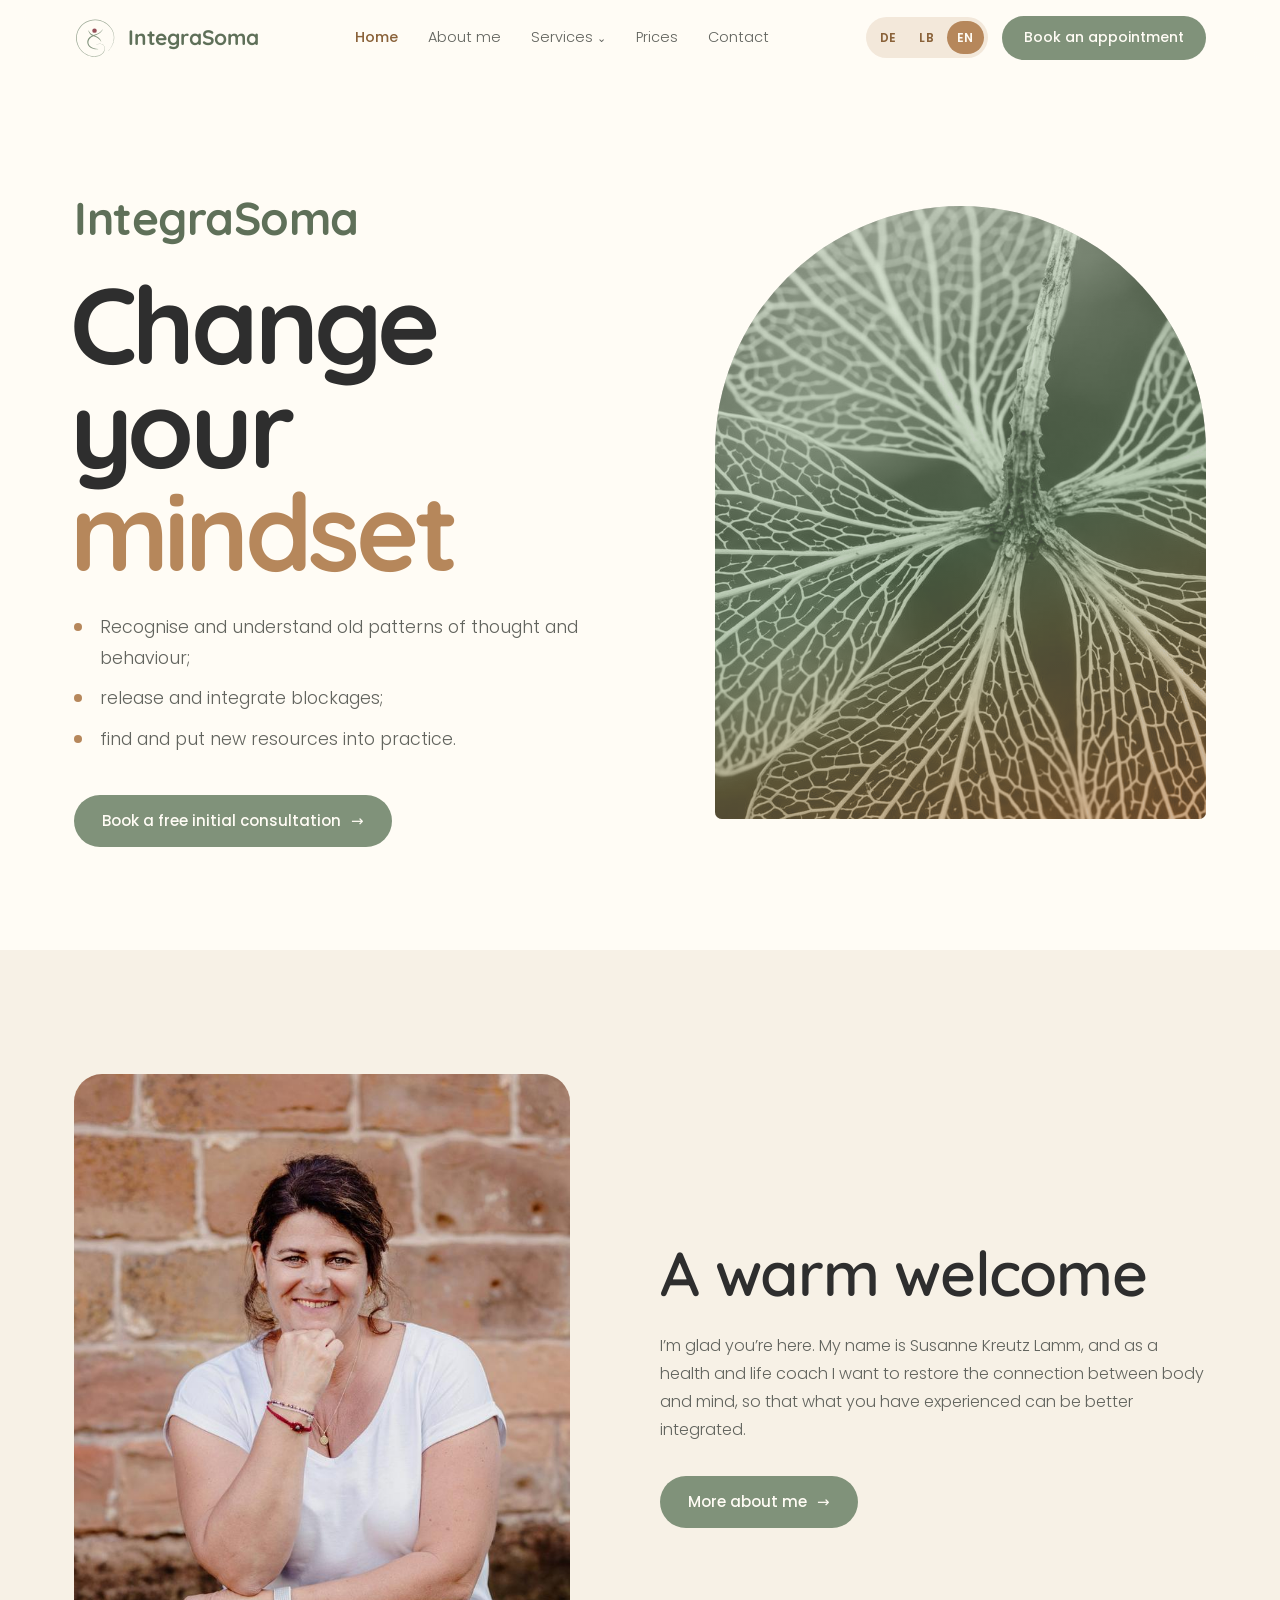
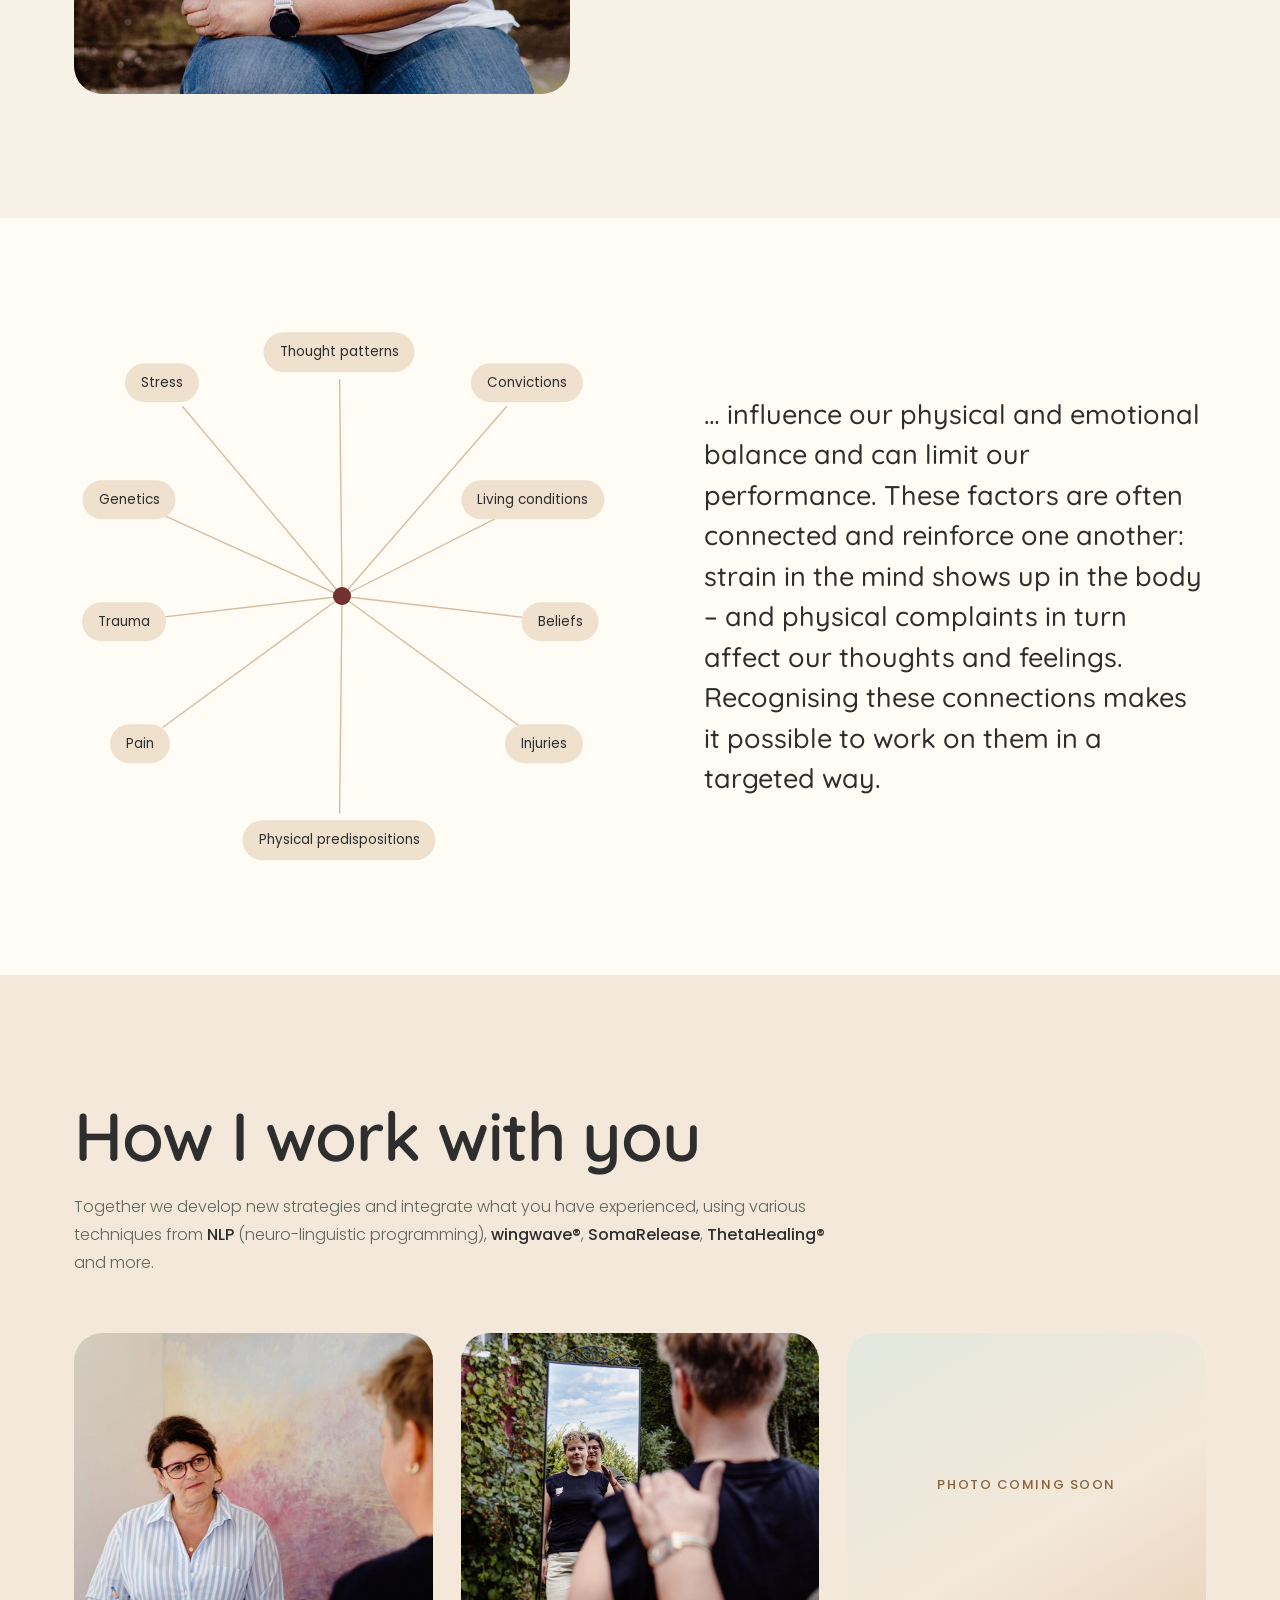
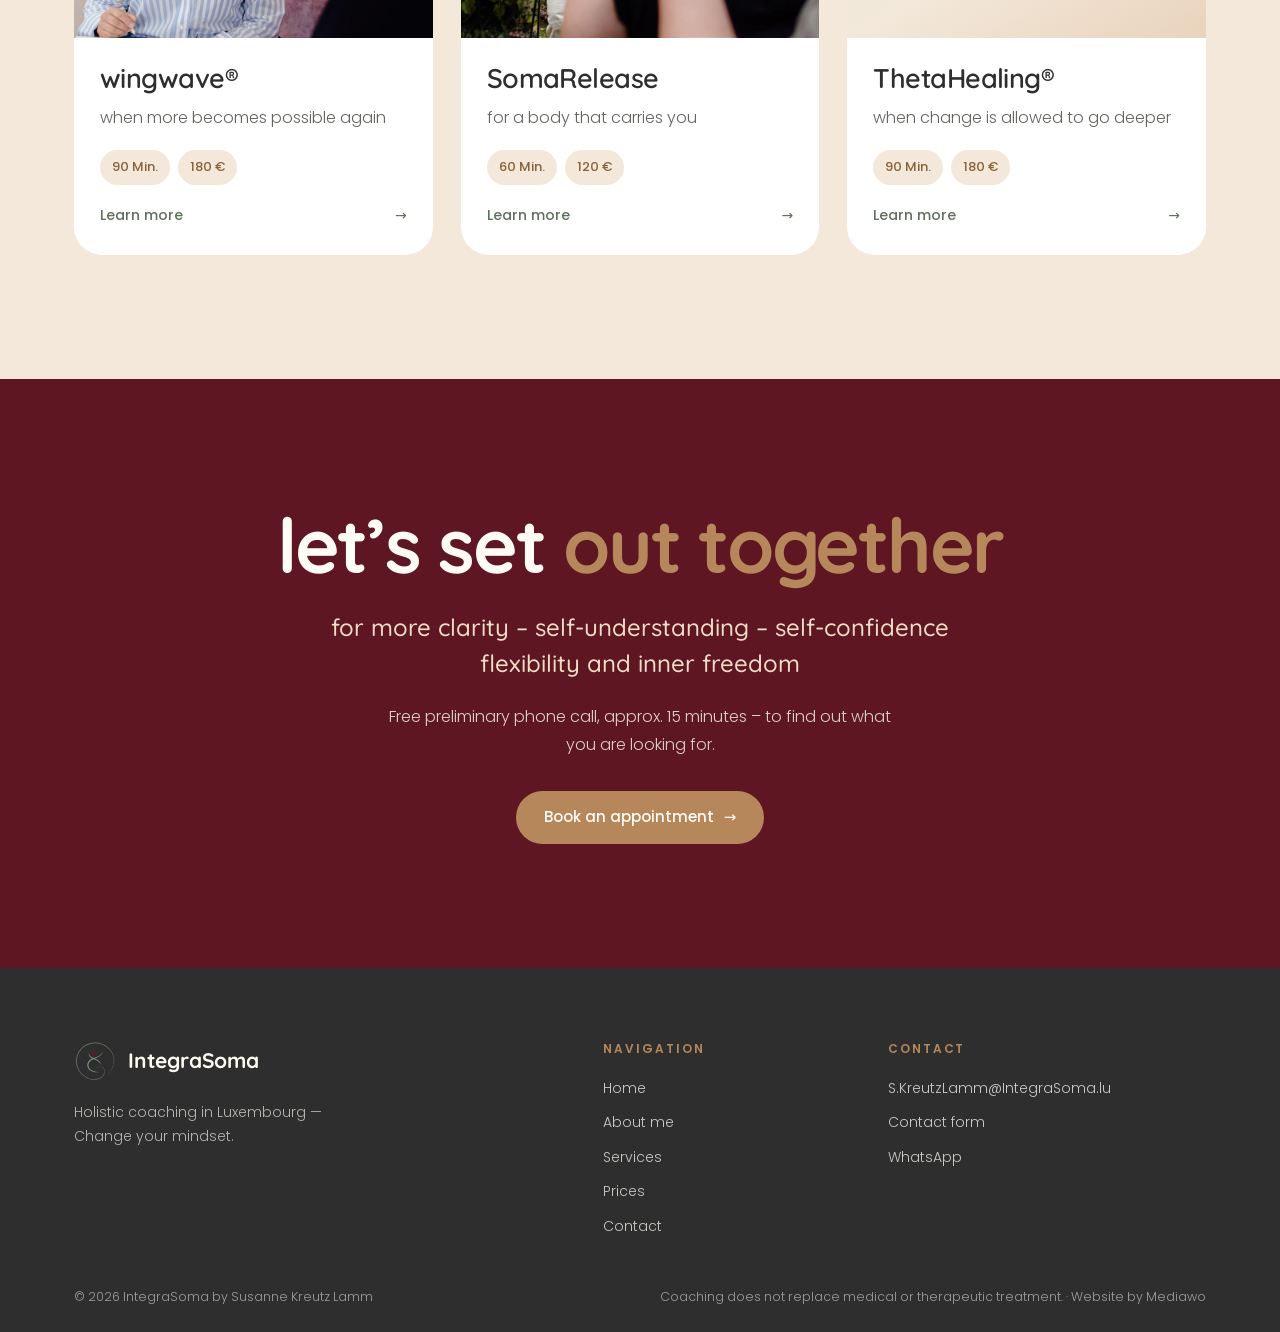
==== commit 69a4ce06: "Add files via upload" ====
--- a/en/index.html
+++ b/en/index.html
@@ -8,7 +8,7 @@
 <link rel="preconnect" href="https://fonts.googleapis.com">
 <link rel="preconnect" href="https://fonts.gstatic.com" crossorigin>
 <link rel="stylesheet" href="https://fonts.googleapis.com/css2?family=Quicksand:wght@500;600;700&family=Poppins:wght@300;400;500;600&display=swap">
-<link rel="stylesheet" href="../style.css">
+<link rel="stylesheet" href="../style.css?v=2011d">
 </head>
 <body>
 <header class="site-header">
@@ -170,6 +170,6 @@
     </div>
   </div>
 </footer>
-<script src="../main.js"></script>
+<script src="../main.js?v=2011d"></script>
 </body>
 </html>
--- a/style.css
+++ b/style.css
@@ -486,3 +486,28 @@
 .timeline li::before { width: 10px; height: 10px; left: -37px; top: 31px; }   /* 44px Einzug: 12 - 5 - 44 */
 .tl-finale .tl-dot { left: -41px; }                                          /* 12 - 9 - 44 */
 @media (max-width: 620px) { .timeline li::before { left: -29px; top: 31px; } .tl-finale .tl-dot { left: -33px; } }  /* 36px Einzug */
+
+/* ---------- Buzzwords flüssiger (20.11.) ---------- */
+/* Wörter und Linien erscheinen gemeinsam, sobald der Bereich im Bild ist (keine Einzel-Einblendung mehr) */
+.constellation .chip { will-change: translate; transition: opacity .8s ease, scale .8s cubic-bezier(.2,.7,.2,1); }
+.anim .constellation[data-r]:not(.is-in) .chip { opacity: 0; scale: .85; }
+/* Linien: Übergang erst beim Einblenden, kein Zurückspulen beim Laden */
+.constellation line { transition: none; }
+.constellation.is-in line { transition: stroke-dashoffset 1.6s cubic-bezier(.65,0,.25,1) .15s !important; }
+/* Roter Punkt: Pulsieren über transform statt box-shadow (ruckelfrei) */
+.constellation .core { animation: none !important; box-shadow: none !important; }
+.constellation .core::before, .constellation .core::after { content: ""; position: absolute; inset: 0; border-radius: 50%; pointer-events: none; will-change: transform; }
+.constellation .core::before { background: rgba(182,135,91,.18); animation: ringPulse 3.6s ease-in-out infinite; }
+.constellation .core::after { background: rgba(182,135,91,.08); animation: ringPulse2 3.6s ease-in-out infinite; }
+@keyframes ringPulse { 0%, 100% { transform: scale(2.0); } 50% { transform: scale(2.7); } }
+@keyframes ringPulse2 { 0%, 100% { transform: scale(3.2); } 50% { transform: scale(4.4); } }
+
+/* ---------- Linien robust für alle Browser (Safari & Co.): kreisförmig vom Punkt nach außen aufdecken ---------- */
+.constellation line { stroke-dasharray: none !important; stroke-dashoffset: 0 !important; transition: none !important; }
+.constellation svg { clip-path: circle(0% at 48.5% 50%); -webkit-clip-path: circle(0% at 48.5% 50%); transition: clip-path 1.6s cubic-bezier(.65,0,.25,1) .15s, -webkit-clip-path 1.6s cubic-bezier(.65,0,.25,1) .15s; }
+.constellation.is-in svg, .constellation:not([data-r]) svg, html:not(.anim) .constellation svg { clip-path: circle(100% at 48.5% 50%); -webkit-clip-path: circle(100% at 48.5% 50%); }
+
+/* ---------- Linien per JavaScript (funktioniert in Safari, Chrome, Firefox gleich) ---------- */
+.constellation svg, .constellation.is-in svg, .constellation:not([data-r]) svg, html:not(.anim) .constellation svg { clip-path: none !important; -webkit-clip-path: none !important; transition: none !important; }
+.constellation .chip { transition: opacity .8s ease; }
+.anim .constellation[data-r]:not(.is-in) .chip { scale: 1; }
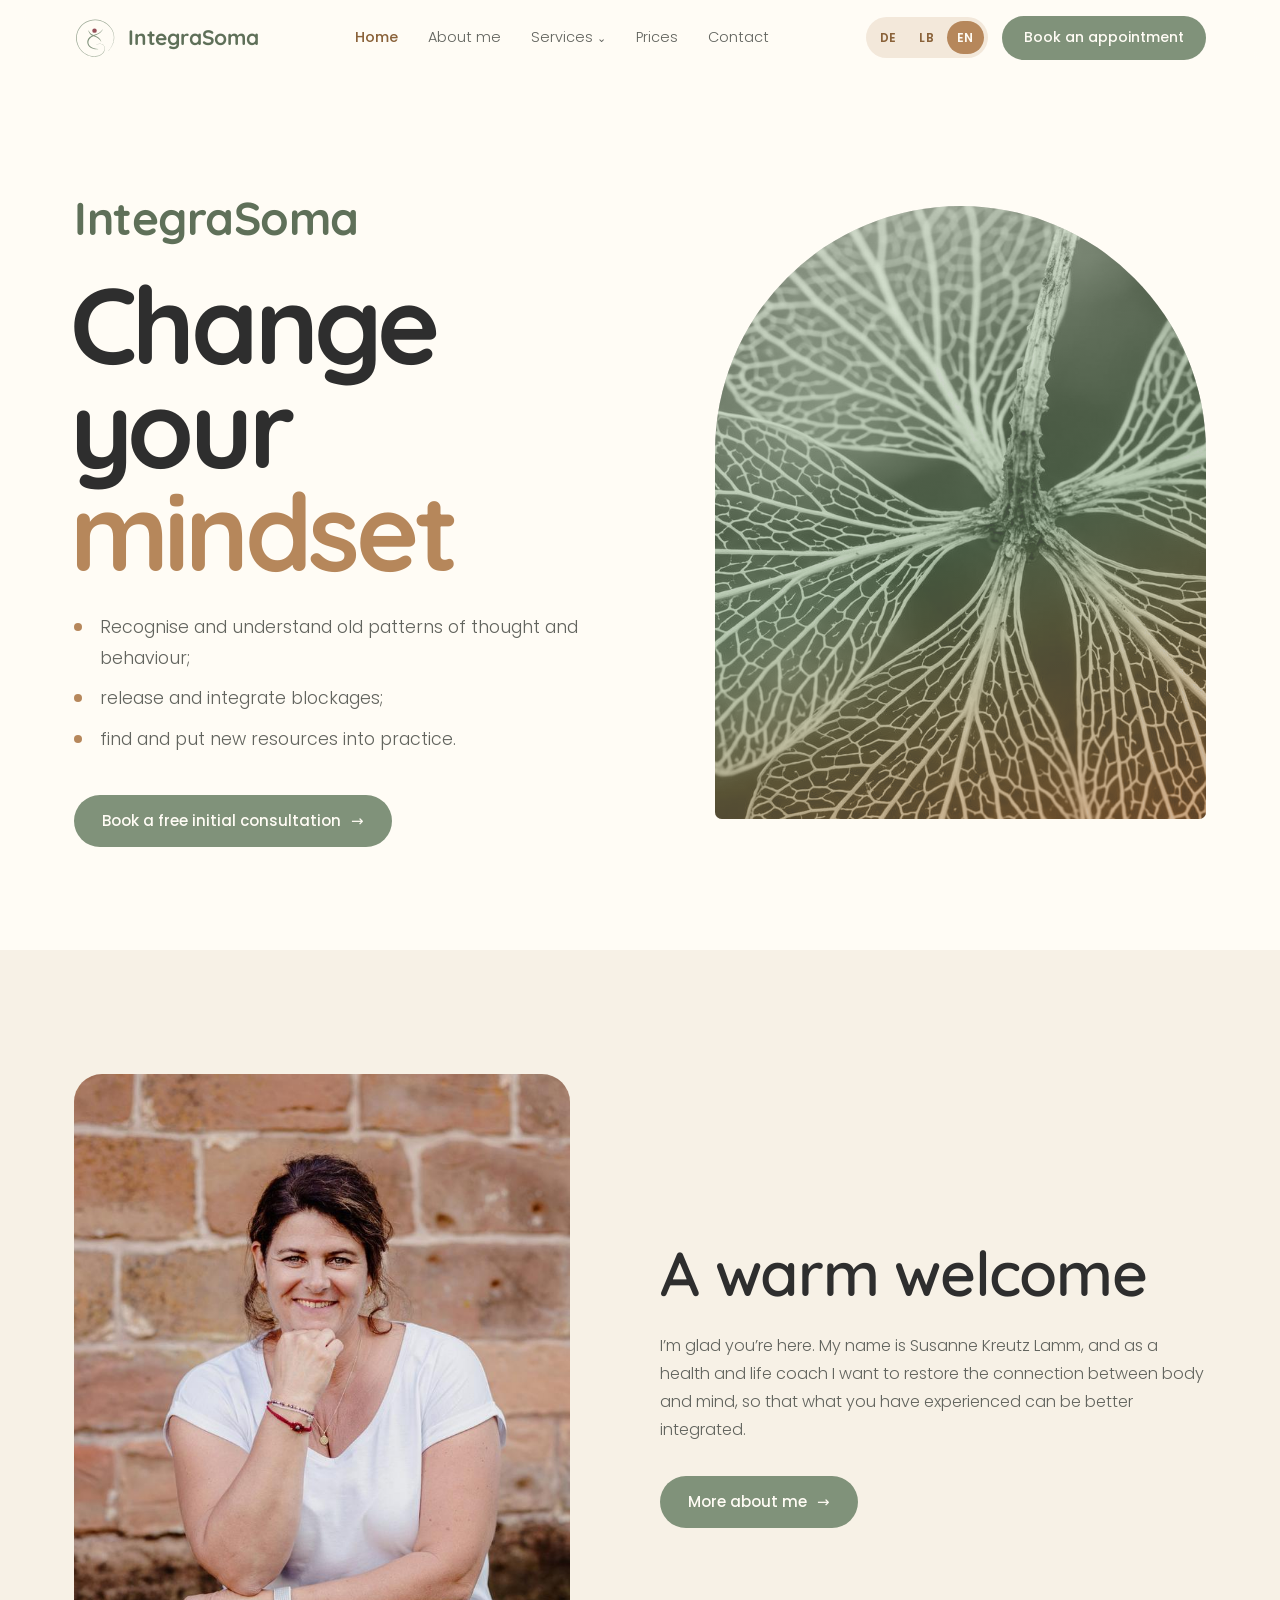
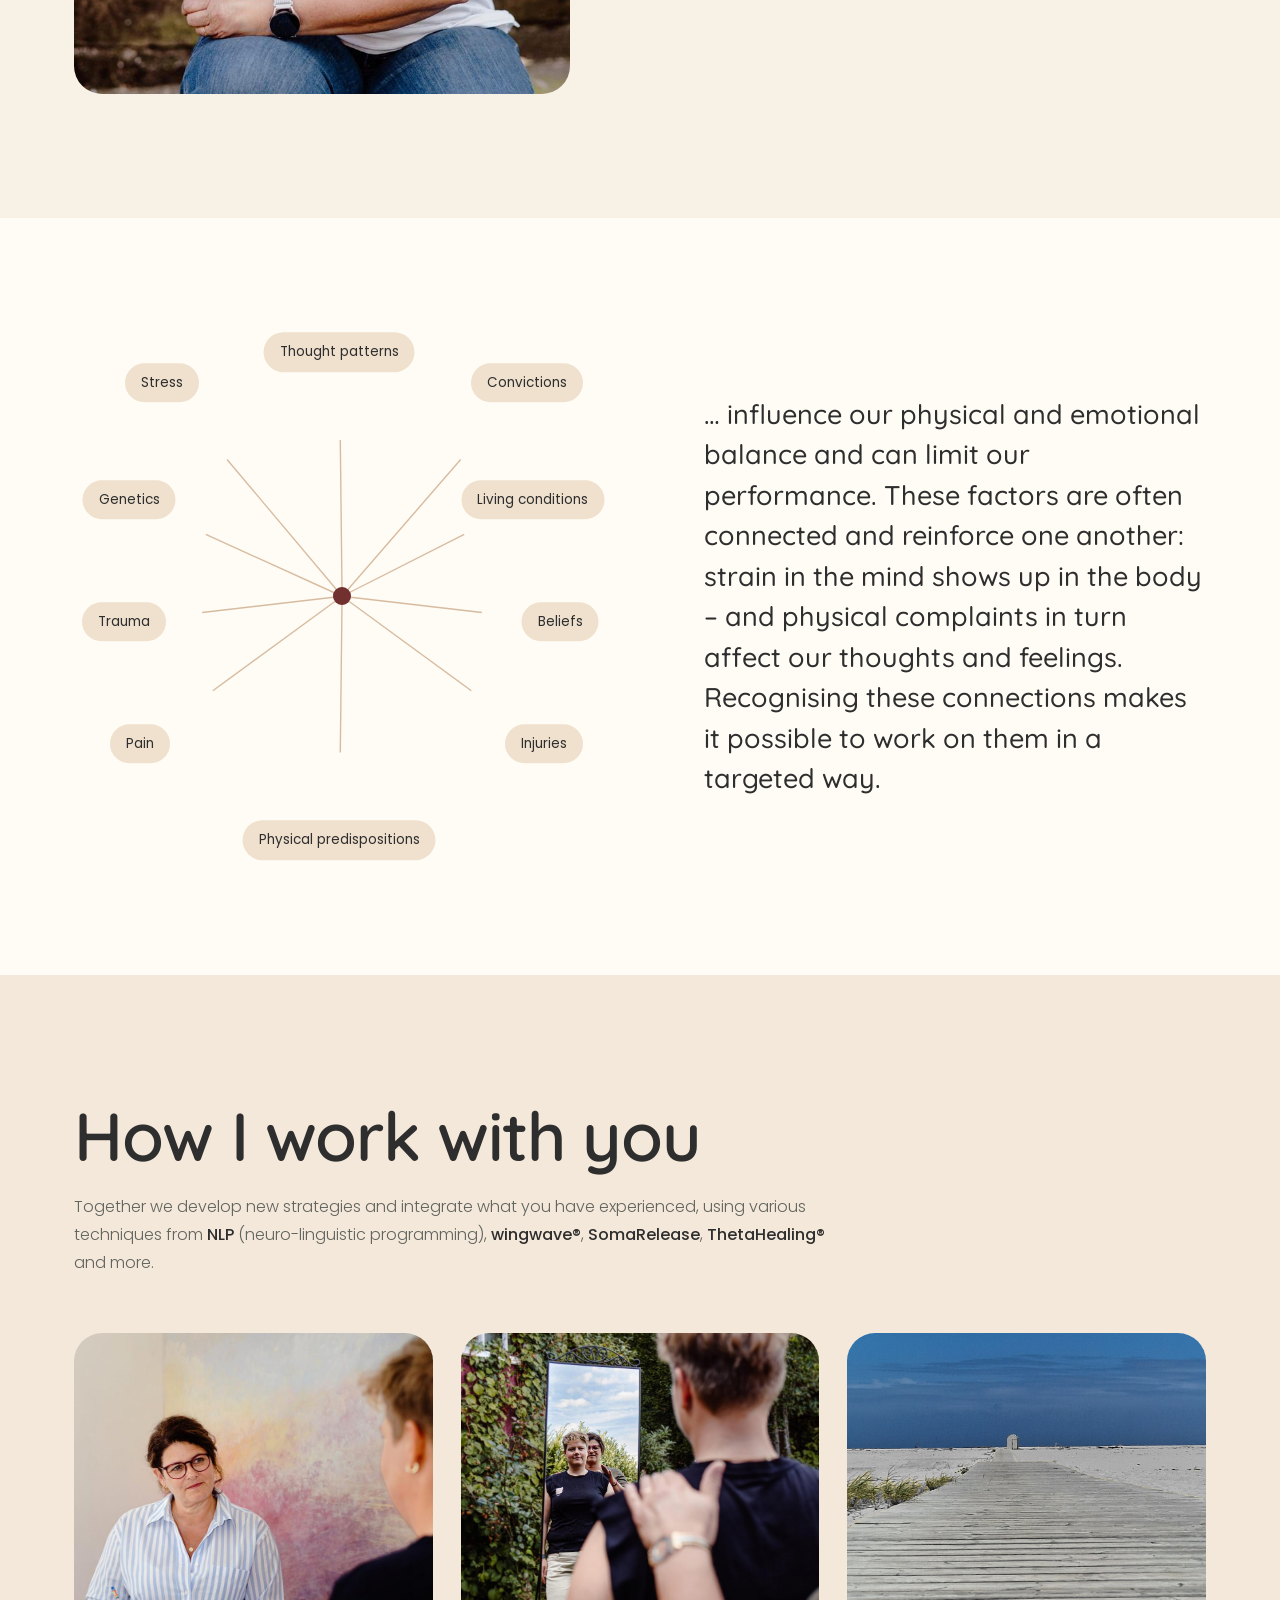
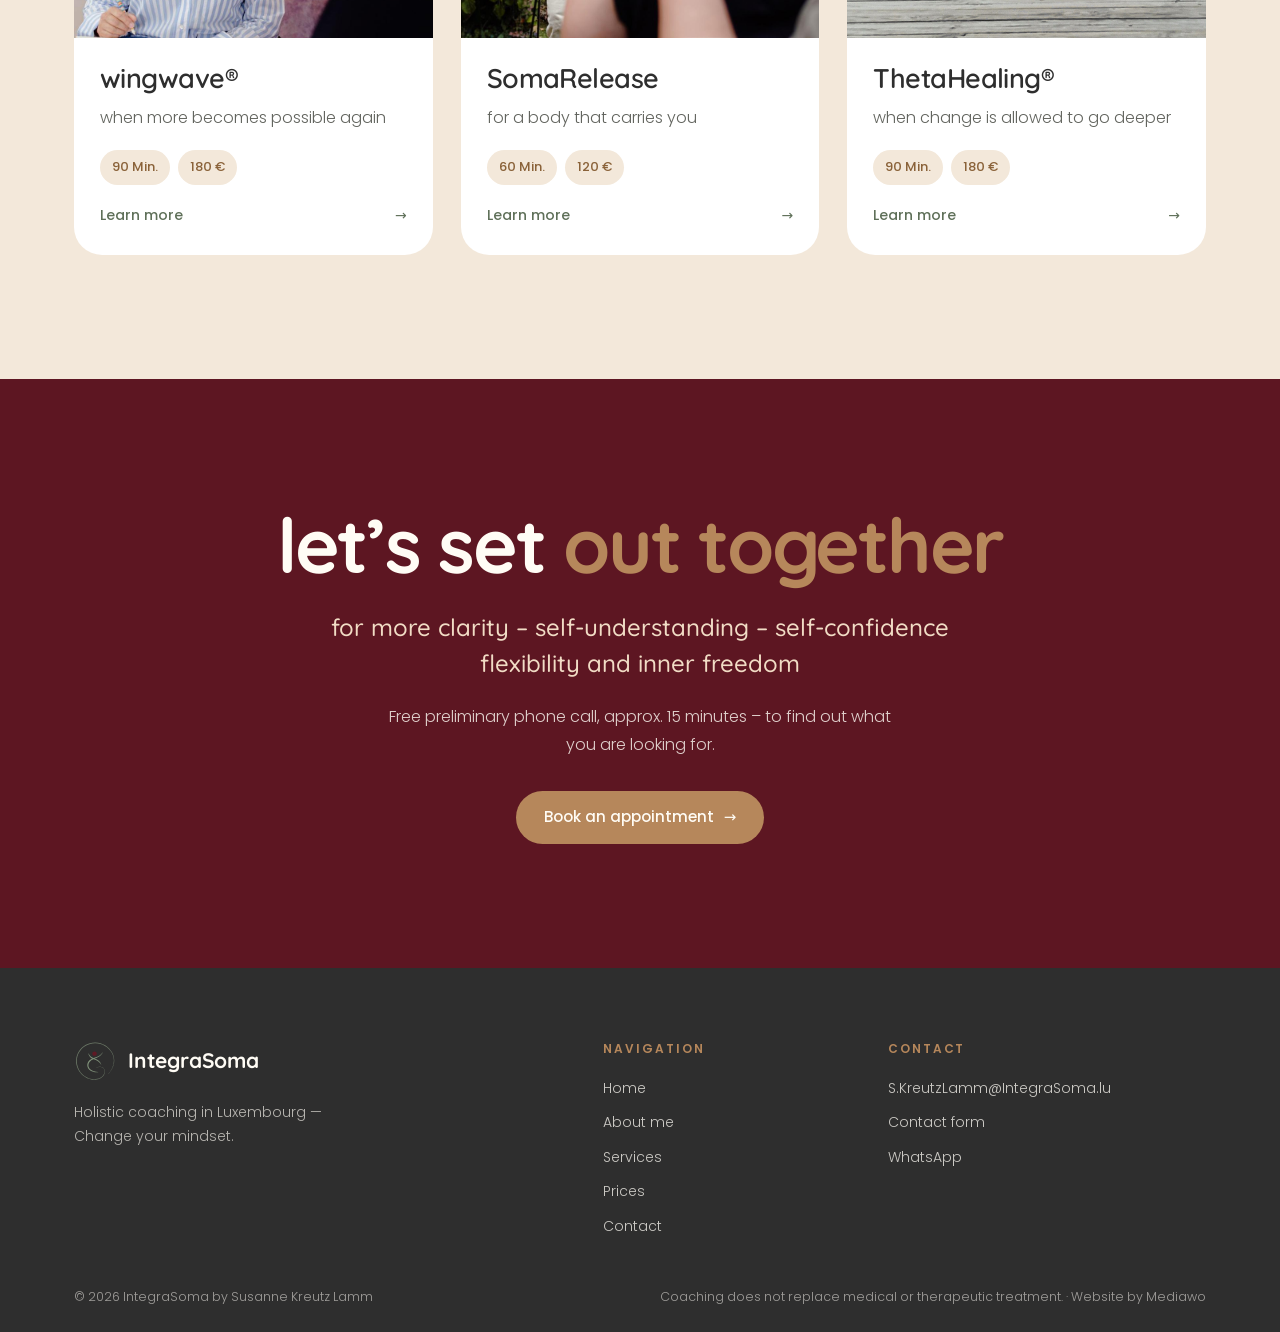
==== commit 2d0b2c64: "Add files via upload" ====
--- a/en/index.html
+++ b/en/index.html
@@ -8,7 +8,7 @@
 <link rel="preconnect" href="https://fonts.googleapis.com">
 <link rel="preconnect" href="https://fonts.gstatic.com" crossorigin>
 <link rel="stylesheet" href="https://fonts.googleapis.com/css2?family=Quicksand:wght@500;600;700&family=Poppins:wght@300;400;500;600&display=swap">
-<link rel="stylesheet" href="../style.css?v=2011d">
+<link rel="stylesheet" href="../style.css?v=2011e">
 </head>
 <body>
 <header class="site-header">
@@ -118,7 +118,7 @@
         </div>
       </a>
       <a class="card" href="angebote.html#thetahealing">
-        <div class="img"><div class="ph">Photo coming soon</div></div>
+        <div class="img"><img src="../img/thetahealing-weg.jpg" alt="" loading="lazy" style="object-position:50% 62%"></div>
         <div class="content">
           <h3>ThetaHealing®</h3>
           <p class="tag">when change is allowed to go deeper</p>
@@ -170,6 +170,6 @@
     </div>
   </div>
 </footer>
-<script src="../main.js?v=2011d"></script>
+<script src="../main.js?v=2011e"></script>
 </body>
 </html>
